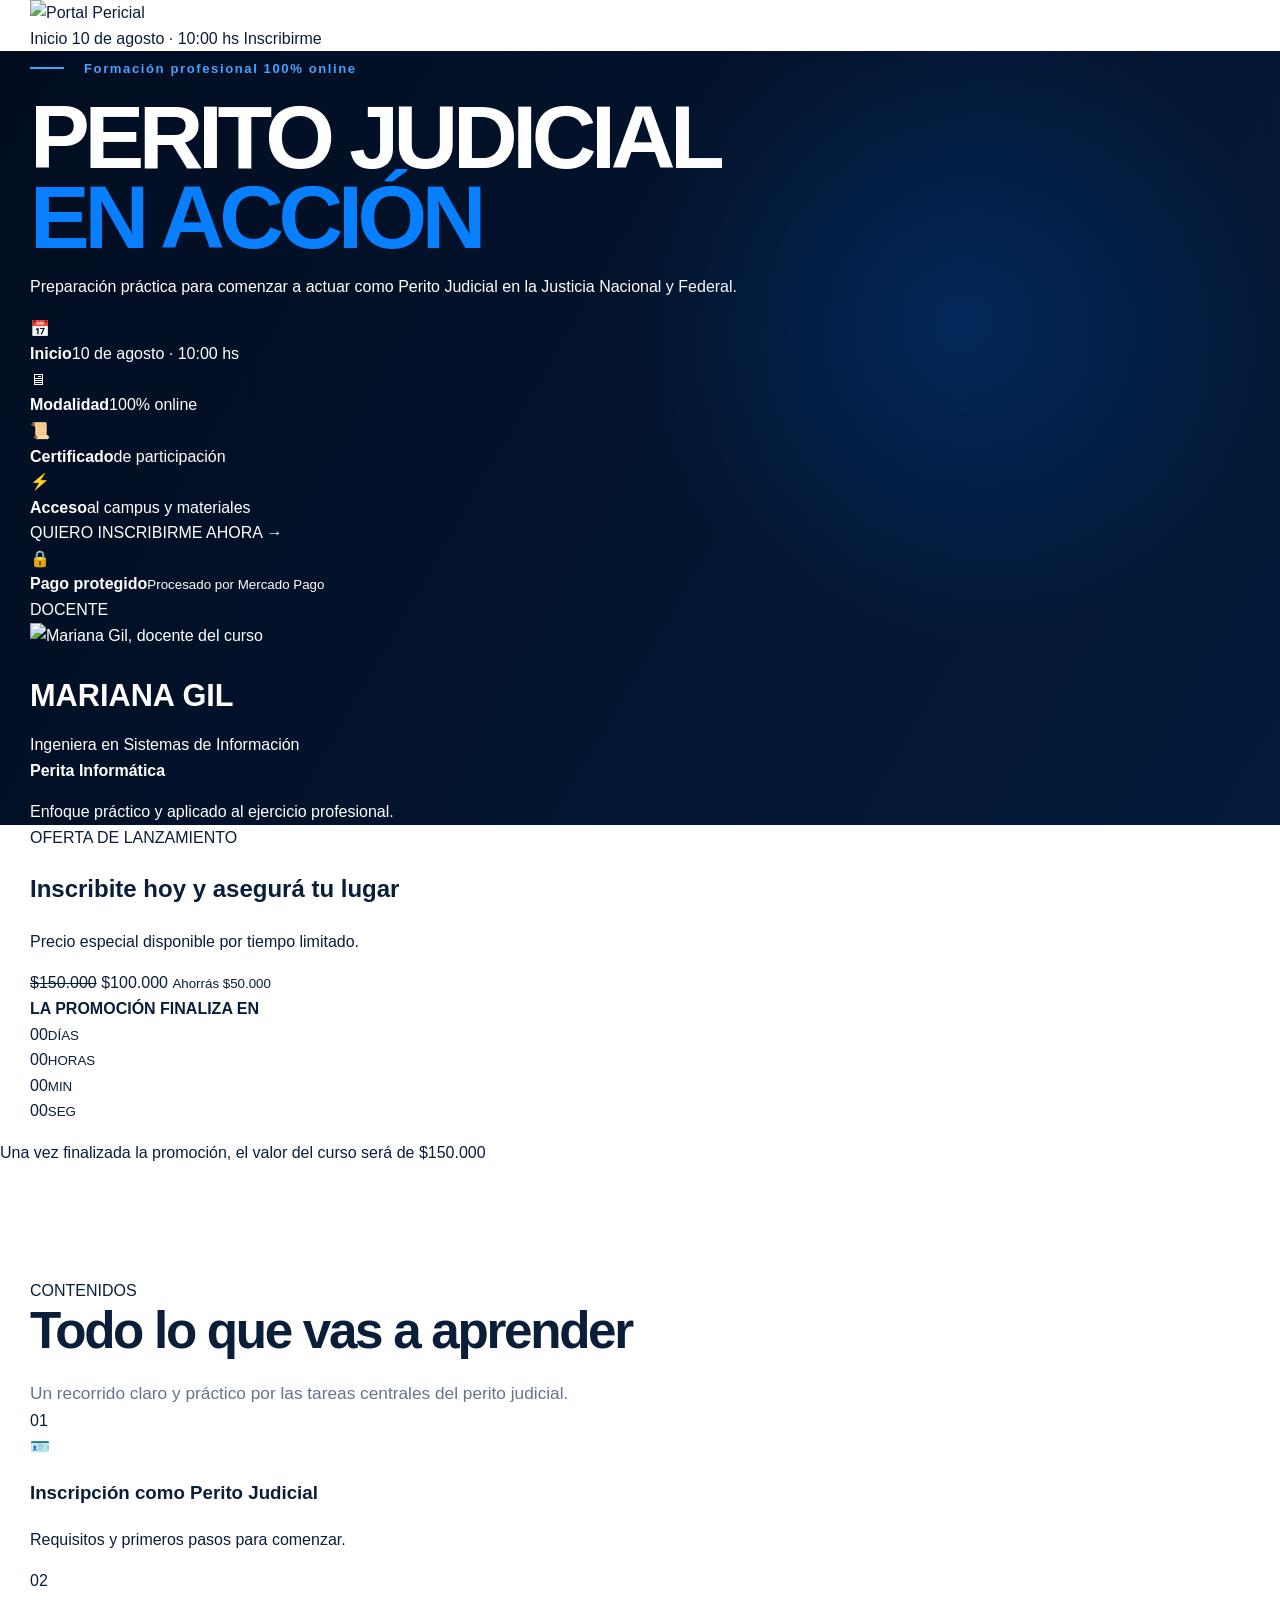
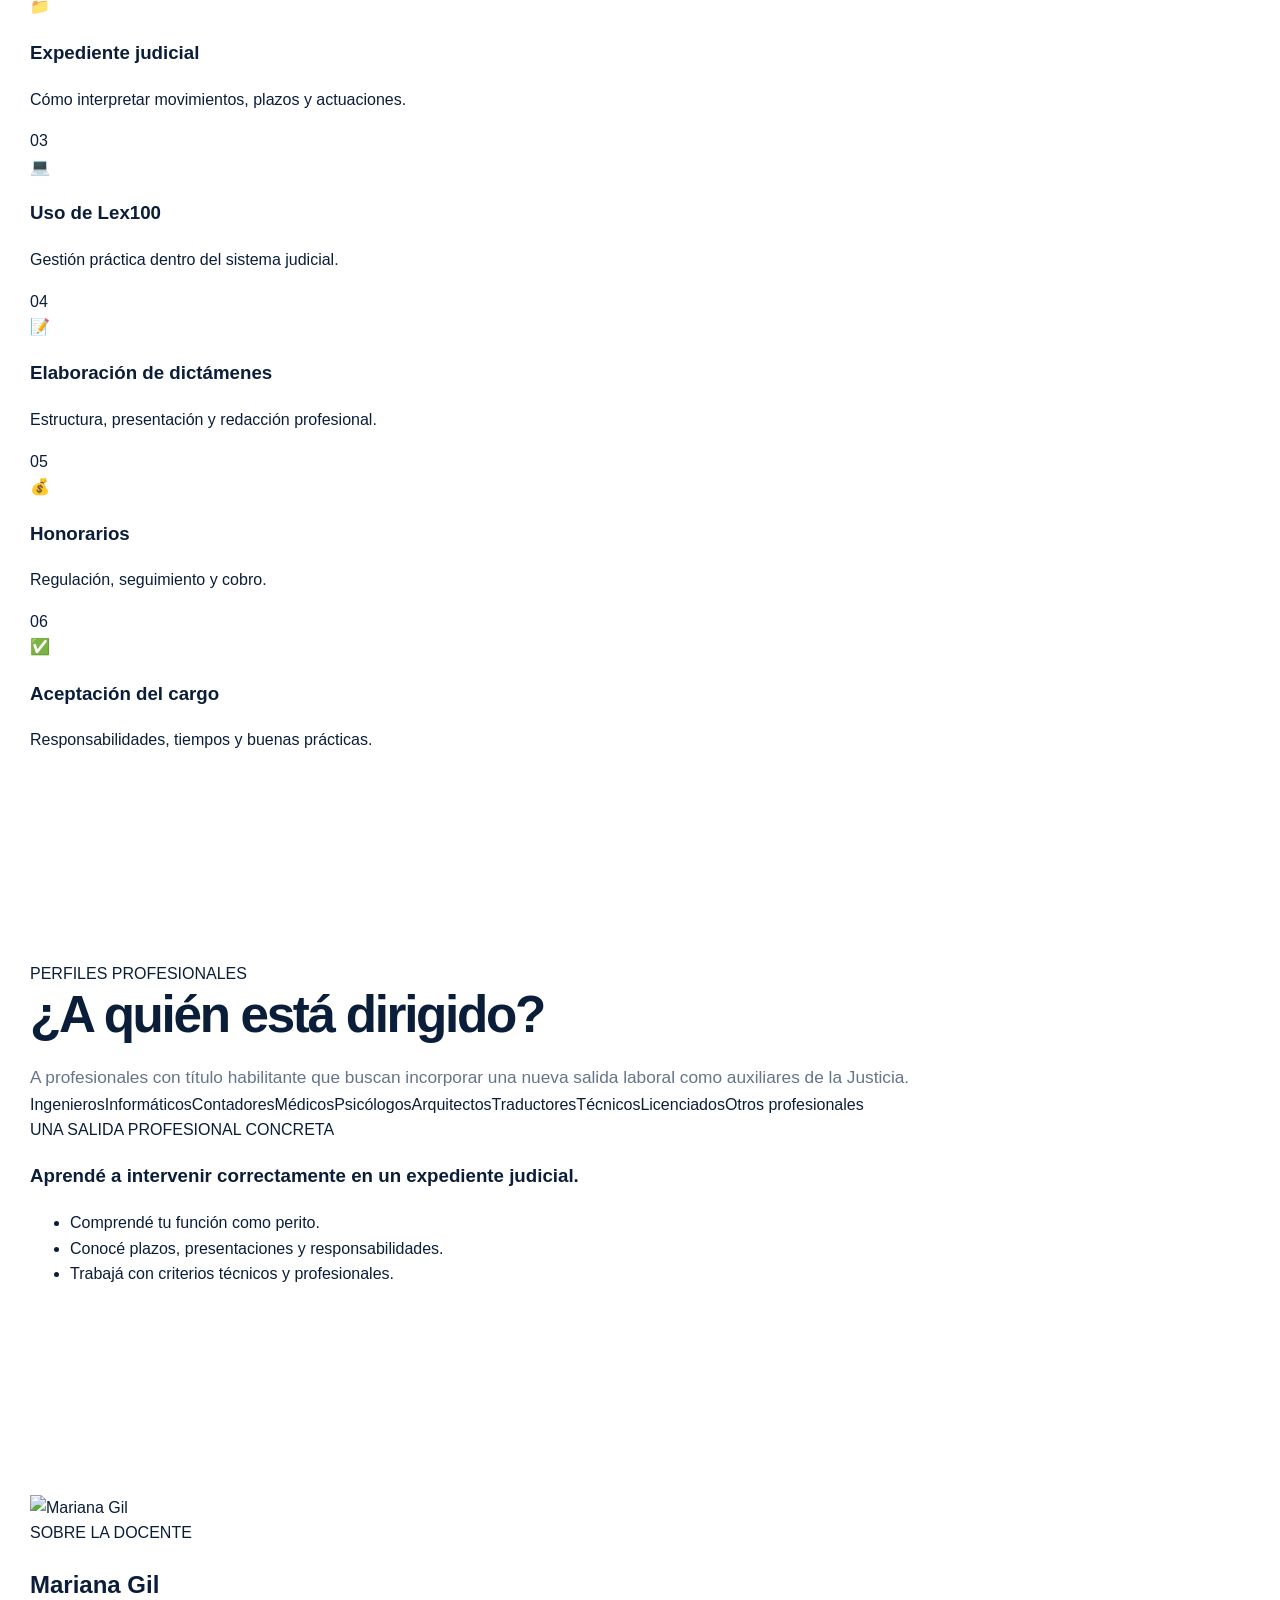
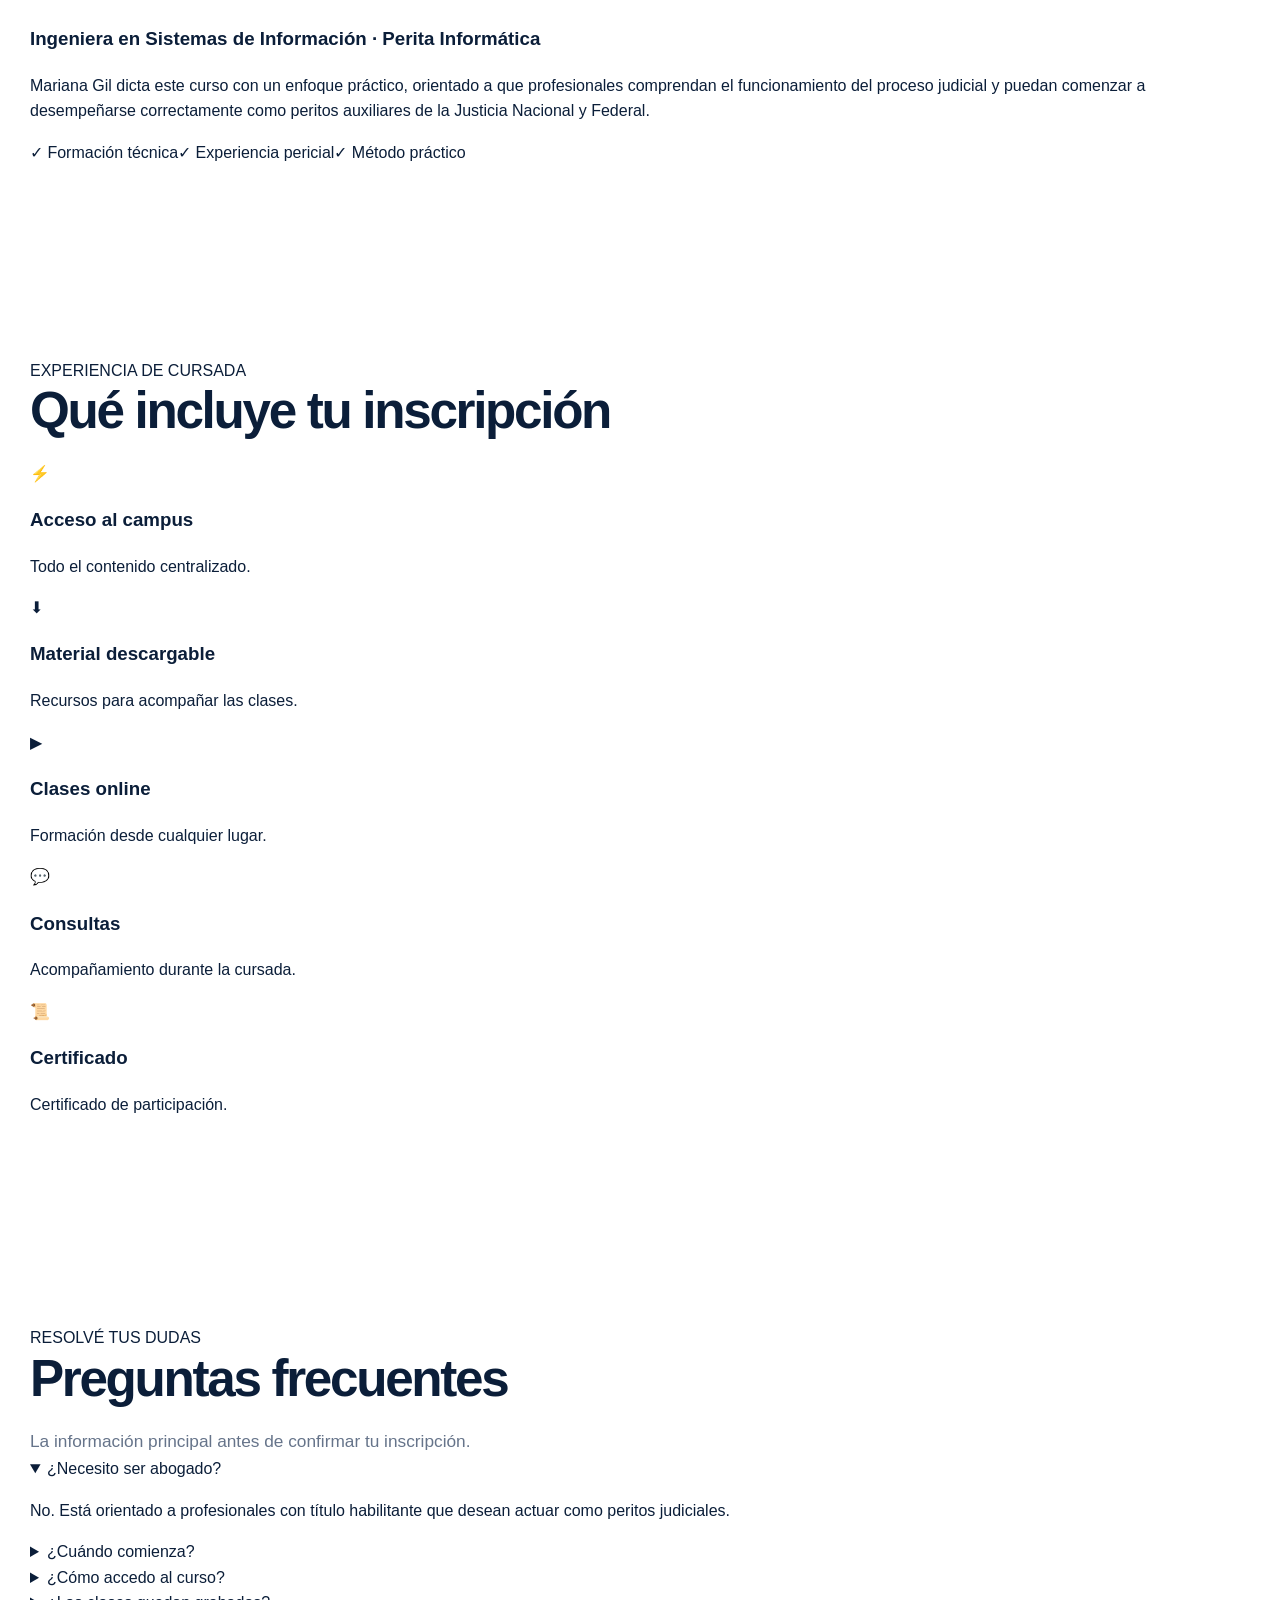
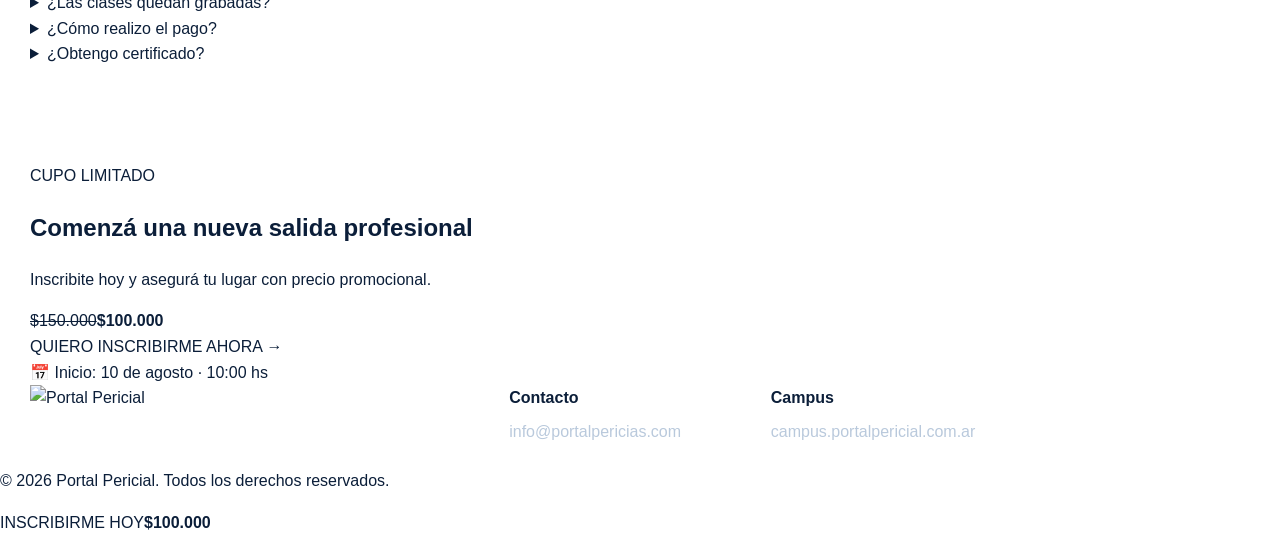
==== LandingPage/index.html @ 71aa2070 "Agrega landing page de Portal Pericial" ====
<!doctype html>
<html lang="es-AR">
<head>
  <meta charset="utf-8">
  <meta name="viewport" content="width=device-width, initial-scale=1">
  <title>Perito Judicial en Acción | Portal Pericial</title>
  <meta name="description" content="Curso online Perito Judicial en Acción. Inicio 10 de agosto a las 10:00. Inscripción promocional por tiempo limitado.">
  <meta name="robots" content="index,follow">
  <meta property="og:title" content="Perito Judicial en Acción">
  <meta property="og:description" content="Preparación práctica para comenzar a actuar como perito judicial en la Justicia Nacional y Federal.">
  <meta property="og:type" content="website">
  <meta name="theme-color" content="#061a31">
  <link rel="icon" href="assets/logo-color.png?v=20260717-2">
  <link rel="preload" as="image" href="assets/logo-white.png?v=20260717-2">
  <link rel="stylesheet" href="css/styles.css?v=20260717-2">
</head>
<body>
  <header class="topbar">
    <div class="container topbar-inner">
      <img src="assets/logo-white.png?v=20260717-2" alt="Portal Pericial">
      <div class="topbar-actions">
        <span class="top-chip">Inicio 10 de agosto · 10:00 hs</span>
        <a class="mini-cta" data-payment-link href="https://campus.portalpericial.com.ar/">Inscribirme</a>
      </div>
    </div>
  </header>

  <main>
    <section class="hero">
      <div class="hero-glow glow-one"></div>
      <div class="hero-glow glow-two"></div>
      <div class="container hero-grid">
        <div class="hero-copy reveal">
          <div class="eyebrow"><span></span> Formación profesional 100% online</div>
          <h1>PERITO JUDICIAL<br><span>EN ACCIÓN</span></h1>
          <p class="lead">Preparación práctica para comenzar a actuar como Perito Judicial en la Justicia Nacional y Federal.</p>

          <div class="facts">
            <article><div class="fact-icon">📅</div><div><b>Inicio</b><span>10 de agosto · 10:00 hs</span></div></article>
            <article><div class="fact-icon">🖥</div><div><b>Modalidad</b><span>100% online</span></div></article>
            <article><div class="fact-icon">📜</div><div><b>Certificado</b><span>de participación</span></div></article>
            <article><div class="fact-icon">⚡</div><div><b>Acceso</b><span>al campus y materiales</span></div></article>
          </div>

          <div class="hero-cta-row">
            <a class="cta primary" data-payment-link href="https://campus.portalpericial.com.ar/">QUIERO INSCRIBIRME AHORA <span>→</span></a>
            <div class="secure"><span>🔒</span><div><b>Pago protegido</b><small>Procesado por Mercado Pago</small></div></div>
          </div>
        </div>

        <aside class="teacher-card reveal delay-1">
          <div class="teacher-badge">DOCENTE</div>
          <div class="portrait-ring"><img src="assets/mariana-gil.png?v=20260717-2" alt="Mariana Gil, docente del curso"></div>
          <h2>MARIANA GIL</h2>
          <p>Ingeniera en Sistemas de Información<br><strong>Perita Informática</strong></p>
          <div class="teacher-note">Enfoque práctico y aplicado al ejercicio profesional.</div>
        </aside>
      </div>
    </section>

    <section class="offer" id="inscripcion">
      <div class="container offer-card reveal">
        <div class="offer-copy">
          <span class="offer-kicker">OFERTA DE LANZAMIENTO</span>
          <h2>Inscribite hoy y asegurá tu lugar</h2>
          <p>Precio especial disponible por tiempo limitado.</p>
        </div>
        <div class="price-box">
          <del>$150.000</del>
          <span id="current-price">$100.000</span>
          <small>Ahorrás $50.000</small>
        </div>
        <div class="countdown-wrap">
          <strong id="countdown-label">LA PROMOCIÓN FINALIZA EN</strong>
          <div class="countdown" aria-live="polite">
            <div><span id="days">00</span><small>DÍAS</small></div>
            <div><span id="hours">00</span><small>HORAS</small></div>
            <div><span id="minutes">00</span><small>MIN</small></div>
            <div><span id="seconds">00</span><small>SEG</small></div>
          </div>
        </div>
      </div>
      <p class="offer-note" id="offer-note">Una vez finalizada la promoción, el valor del curso será de $150.000</p>
    </section>

    <section class="section soft-bg">
      <div class="container">
        <div class="section-heading">
          <span>CONTENIDOS</span>
          <h2>Todo lo que vas a aprender</h2>
          <p>Un recorrido claro y práctico por las tareas centrales del perito judicial.</p>
        </div>
        <div class="feature-grid">
          <article class="feature-card"><span>01</span><div class="feature-icon">🪪</div><h3>Inscripción como Perito Judicial</h3><p>Requisitos y primeros pasos para comenzar.</p></article>
          <article class="feature-card"><span>02</span><div class="feature-icon">📁</div><h3>Expediente judicial</h3><p>Cómo interpretar movimientos, plazos y actuaciones.</p></article>
          <article class="feature-card"><span>03</span><div class="feature-icon">💻</div><h3>Uso de Lex100</h3><p>Gestión práctica dentro del sistema judicial.</p></article>
          <article class="feature-card"><span>04</span><div class="feature-icon">📝</div><h3>Elaboración de dictámenes</h3><p>Estructura, presentación y redacción profesional.</p></article>
          <article class="feature-card"><span>05</span><div class="feature-icon">💰</div><h3>Honorarios</h3><p>Regulación, seguimiento y cobro.</p></article>
          <article class="feature-card"><span>06</span><div class="feature-icon">✅</div><h3>Aceptación del cargo</h3><p>Responsabilidades, tiempos y buenas prácticas.</p></article>
        </div>
      </div>
    </section>

    <section class="section audience-section">
      <div class="container audience-grid">
        <div>
          <div class="section-heading align-left">
            <span>PERFILES PROFESIONALES</span>
            <h2>¿A quién está dirigido?</h2>
            <p>A profesionales con título habilitante que buscan incorporar una nueva salida laboral como auxiliares de la Justicia.</p>
          </div>
          <div class="audience-tags">
            <span>Ingenieros</span><span>Informáticos</span><span>Contadores</span><span>Médicos</span><span>Psicólogos</span><span>Arquitectos</span><span>Traductores</span><span>Técnicos</span><span>Licenciados</span><span>Otros profesionales</span>
          </div>
        </div>
        <div class="highlight-panel">
          <span class="panel-label">UNA SALIDA PROFESIONAL CONCRETA</span>
          <h3>Aprendé a intervenir correctamente en un expediente judicial.</h3>
          <ul>
            <li>Comprendé tu función como perito.</li>
            <li>Conocé plazos, presentaciones y responsabilidades.</li>
            <li>Trabajá con criterios técnicos y profesionales.</li>
          </ul>
        </div>
      </div>
    </section>

    <section class="section teacher-section">
      <div class="container teacher-modern">
        <div class="teacher-photo-large"><img src="assets/mariana-gil.png?v=20260717-2" alt="Mariana Gil"></div>
        <div class="teacher-content">
          <span class="gold-label">SOBRE LA DOCENTE</span>
          <h2>Mariana Gil</h2>
          <h3>Ingeniera en Sistemas de Información · Perita Informática</h3>
          <p>Mariana Gil dicta este curso con un enfoque práctico, orientado a que profesionales comprendan el funcionamiento del proceso judicial y puedan comenzar a desempeñarse correctamente como peritos auxiliares de la Justicia Nacional y Federal.</p>
          <div class="credential-row"><span>✓ Formación técnica</span><span>✓ Experiencia pericial</span><span>✓ Método práctico</span></div>
        </div>
      </div>
    </section>

    <section class="section benefits-section">
      <div class="container">
        <div class="section-heading"><span>EXPERIENCIA DE CURSADA</span><h2>Qué incluye tu inscripción</h2></div>
        <div class="benefit-grid">
          <article><div>⚡</div><h3>Acceso al campus</h3><p>Todo el contenido centralizado.</p></article>
          <article><div>⬇</div><h3>Material descargable</h3><p>Recursos para acompañar las clases.</p></article>
          <article><div>▶</div><h3>Clases online</h3><p>Formación desde cualquier lugar.</p></article>
          <article><div>💬</div><h3>Consultas</h3><p>Acompañamiento durante la cursada.</p></article>
          <article><div>📜</div><h3>Certificado</h3><p>Certificado de participación.</p></article>
        </div>
      </div>
    </section>

    <section class="section faq-section">
      <div class="container faq-layout">
        <div class="section-heading align-left"><span>RESOLVÉ TUS DUDAS</span><h2>Preguntas frecuentes</h2><p>La información principal antes de confirmar tu inscripción.</p></div>
        <div class="faq-grid">
          <details open><summary>¿Necesito ser abogado?</summary><p>No. Está orientado a profesionales con título habilitante que desean actuar como peritos judiciales.</p></details>
          <details><summary>¿Cuándo comienza?</summary><p>El curso comienza el 1 de agosto a las 10:00 hs.</p></details>
          <details><summary>¿Cómo accedo al curso?</summary><p>Recibirás por correo electrónico los datos necesarios para ingresar al campus virtual.</p></details>
          <details><summary>¿Las clases quedan grabadas?</summary><p>El acceso y disponibilidad de las clases se informará dentro del campus del curso.</p></details>
          <details><summary>¿Cómo realizo el pago?</summary><p>El pago se realiza a través de Mercado Pago con los medios habilitados.</p></details>
          <details><summary>¿Obtengo certificado?</summary><p>Sí. Al finalizar el curso recibirás un certificado de participación.</p></details>
        </div>
      </div>
    </section>

    <section class="final-cta">
      <div class="container final-card">
        <div><span class="gold-label">CUPO LIMITADO</span><h2>Comenzá una nueva salida profesional</h2><p>Inscribite hoy y asegurá tu lugar con precio promocional.</p></div>
        <div class="final-price"><del>$150.000</del><strong id="final-price">$100.000</strong></div>
        <a class="cta primary" data-payment-link href="https://campus.portalpericial.com.ar/">QUIERO INSCRIBIRME AHORA <span>→</span></a>
        <div class="final-meta">📅 Inicio: 10 de agosto · 10:00 hs</div>
      </div>
    </section>
  </main>

  <footer>
    <div class="container footer-grid">
      <img src="assets/logo-white.png?v=20260717-2" alt="Portal Pericial">
      <div><b>Contacto</b><a href="mailto:info@portalpericias.com">info@portalpericias.com</a></div>
      <div><b>Campus</b><a href="https://campus.portalpericial.com.ar/">campus.portalpericial.com.ar</a></div>
    </div>
    <p>© 2026 Portal Pericial. Todos los derechos reservados.</p>
  </footer>

  <a class="floating-cta" data-payment-link href="https://campus.portalpericial.com.ar/"><span>INSCRIBIRME HOY</span><b>$100.000</b></a>
  <script src="js/main.js?v=20260717-2"></script>
</body>
</html>
---- LandingPage/css/styles.css ----
:root{
  --navy:#020f25;
  --navy-2:#041a3a;
  --navy-3:#072554;
  --blue:#087fff;
  --blue-2:#125be8;
  --white:#ffffff;
  --text:#0b1e39;
  --muted:#66748a;
  --surface:#f5f8fd;
  --line:#dce6f3;
  --shadow:0 24px 70px rgba(0,18,50,.16);
}
*{box-sizing:border-box}
html{scroll-behavior:smooth;scroll-padding-top:100px}
body{margin:0;font-family:Inter,Arial,sans-serif;color:var(--text);background:#fff;line-height:1.6}
img{display:block;max-width:100%}
a{text-decoration:none;color:inherit}
button,input,textarea{font:inherit}
.container{width:min(1220px,calc(100% - 40px));margin-inline:auto}
.site-header{position:sticky;top:0;z-index:100;background:rgba(2,15,37,.96);backdrop-filter:blur(16px);border-bottom:1px solid rgba(255,255,255,.08)}
.nav-wrap{height:96px;display:flex;align-items:center;gap:30px}
.brand{display:flex;align-items:center;flex-shrink:0}
.header-logo{width:290px;max-height:72px;object-fit:contain;filter:brightness(0) invert(1)!important}
.main-nav{display:flex;align-items:center;gap:28px;margin-left:auto}
.main-nav a{color:#e4ecf8;font-weight:700;font-size:.98rem}
.main-nav a:hover{color:#fff}
.menu-toggle{display:none;margin-left:auto;width:46px;height:46px;border:0;border-radius:12px;background:rgba(255,255,255,.08);padding:11px}
.menu-toggle span{display:block;height:2px;background:#fff;margin:5px 0}
.btn{display:inline-flex;align-items:center;justify-content:center;gap:10px;border-radius:13px;padding:14px 21px;border:1px solid transparent;font-weight:800;cursor:pointer;transition:.25s ease}
.btn svg{width:21px;height:21px}
.btn-primary{color:#fff;background:linear-gradient(135deg,var(--blue),var(--blue-2));box-shadow:0 14px 32px rgba(8,127,255,.27)}
.btn-primary:hover{transform:translateY(-2px);filter:brightness(1.07)}
.btn-outline{color:#fff;border-color:rgba(255,255,255,.5);background:rgba(255,255,255,.04)}
.btn-outline:hover{background:rgba(255,255,255,.1)}
.btn-large{padding:17px 23px}
.btn-large span{display:flex;flex-direction:column;align-items:flex-start}
.btn-large small{font-size:.78rem;font-weight:500;opacity:.8}
.btn-block{width:100%}
.btn-light{background:#fff;color:var(--blue-2)}
.header-cta{white-space:nowrap}

.hero{position:relative;overflow:hidden;background:linear-gradient(120deg,#020d20 0%,#041a3b 100%);color:#fff}
.hero:before{content:"";position:absolute;inset:0;background:radial-gradient(circle at 75% 35%,rgba(0,116,255,.2),transparent 30%)}
.hero-layout{position:relative;z-index:1;display:grid;grid-template-columns:1.05fr .95fr;min-height:720px}
.hero-content{display:flex;flex-direction:column;justify-content:center;padding:70px 56px 70px 0}
.eyebrow{display:inline-flex;align-items:center;gap:10px;color:#45a2ff;font-size:.82rem;font-weight:900;letter-spacing:.12em;margin-bottom:18px}
.eyebrow:before{content:"";width:34px;height:2px;background:currentColor}
.eyebrow.dark{color:var(--blue-2)}
.hero h1{margin:0;font-size:clamp(4rem,7vw,6.7rem);line-height:.9;letter-spacing:-.06em;text-transform:uppercase}
.hero h1 span{display:block;color:var(--blue)}
.hero h2{max-width:700px;margin:28px 0 0;font-size:clamp(1.45rem,2.4vw,2.2rem);line-height:1.3;text-transform:uppercase}
.hero-divider{width:55px;height:3px;background:var(--blue);margin:28px 0}
.hero-lead{max-width:690px;margin:0 0 22px;font-size:clamp(1.45rem,2.2vw,2rem);font-weight:800;line-height:1.4}
.hero-quote{max-width:680px;margin:0;color:#d9e4f4;font-size:1.08rem}
.hero-actions{display:flex;gap:16px;flex-wrap:wrap;margin-top:34px}
.hero-visual{position:relative;overflow:hidden;border-left:1px solid rgba(255,255,255,.1)}
.hero-visual>img{position:absolute;inset:0;width:100%;height:100%;object-fit:cover;object-position:center}
.hero-overlay{position:absolute;inset:0;background:linear-gradient(to right,rgba(3,18,43,.2),rgba(3,18,43,.05))}
.hero-panel{position:absolute;right:26px;top:50%;transform:translateY(-50%);width:275px;background:rgba(2,15,37,.7);border:1px solid rgba(255,255,255,.2);border-radius:21px;padding:18px 22px;backdrop-filter:blur(14px);box-shadow:0 24px 60px rgba(0,0,0,.28)}
.hero-panel article{display:grid;grid-template-columns:42px 1fr;align-items:center;gap:12px;padding:16px 0;border-bottom:1px solid rgba(255,255,255,.08)}
.hero-panel article:last-child{border-bottom:0}
.hero-panel svg{color:#45a2ff;width:31px;height:31px}
.hero-panel h3{margin:0;font-size:1rem}

.section{padding:96px 0}
.content-grid{display:grid;grid-template-columns:.9fr 1.1fr;gap:70px;align-items:center}
.section-heading h2{font-size:clamp(2.2rem,4vw,3.8rem);line-height:1.08;letter-spacing:-.045em;margin:0 0 22px}
.section-heading p{font-size:1.08rem;color:var(--muted);margin:0}
.centered{text-align:center;max-width:850px;margin:0 auto 45px}
.target{background:#fff}
.profession-grid{display:grid;grid-template-columns:repeat(3,1fr);gap:14px}
.profession-grid span{display:flex;align-items:center;gap:10px;background:#f7faff;border:1px solid var(--line);border-radius:14px;padding:16px;font-weight:700}
.profession-grid svg{color:var(--blue-2);width:25px}
.course-scope{background:linear-gradient(155deg,#03142e,#072755);color:#fff}
.course-scope .section-heading h2{color:#fff}
.scope-box{max-width:960px;margin:0 auto 38px;border:1px solid rgba(255,255,255,.13);background:rgba(255,255,255,.06);border-radius:22px;padding:30px;text-align:center}
.scope-box p{margin:0;color:#dce8f7;font-size:1.12rem}
.topics-grid{display:grid;grid-template-columns:repeat(5,1fr);gap:14px}
.topic{background:rgba(255,255,255,.055);border:1px solid rgba(255,255,255,.1);border-radius:17px;padding:22px 15px;text-align:center}
.topic svg{color:#42a0ff;width:32px;height:32px}
.topic h3{font-size:.95rem;line-height:1.3;margin:13px 0 0}
.scope-summary{max-width:760px;margin:38px auto 0;text-align:center;color:#d9e6f6;font-weight:700;font-size:1.1rem}

.contact-section{background:#f5f8fd}
.contact-layout{display:grid;grid-template-columns:.85fr 1.15fr;gap:70px;align-items:center}
.contact-copy h2{font-size:clamp(2.4rem,4vw,4rem);line-height:1.05;margin:0 0 18px}
.contact-copy>p{color:var(--muted);font-size:1.08rem}
.campus-card{display:grid;grid-template-columns:44px 1fr 24px;align-items:center;gap:14px;background:linear-gradient(135deg,#061a3b,#07316c);color:#fff;padding:19px;border-radius:17px;margin-top:28px}
.campus-card>svg:first-child{color:#41a1ff}
.campus-card strong,.campus-card span{display:block}
.campus-card span{font-size:.86rem;color:#bdcde1}
.contact-form{background:#fff;border:1px solid var(--line);border-radius:24px;padding:32px;box-shadow:var(--shadow)}
.contact-form label{display:block;font-size:.9rem;font-weight:800;margin-bottom:14px}
.contact-form input,.contact-form textarea{display:block;width:100%;margin-top:6px;padding:13px 14px;border:1px solid #ccd8e8;border-radius:10px;outline:none}
.contact-form input:focus,.contact-form textarea:focus{border-color:var(--blue);box-shadow:0 0 0 3px rgba(8,127,255,.13)}
.privacy{display:flex!important;align-items:flex-start;gap:10px;font-weight:500!important;color:var(--muted)}
.privacy input{width:auto;margin-top:4px}
.hidden-field{display:none!important}
.cta-band{background:linear-gradient(90deg,#087fff,#125be8);color:#fff;padding:45px 0}
.cta-content{display:flex;justify-content:space-between;align-items:center;gap:30px}
.cta-content h2{margin:0;font-size:clamp(1.8rem,3vw,2.7rem);line-height:1.15}

.site-footer{background:#020f25;color:#d6e2f1;padding:62px 0 22px}
.footer-grid{display:grid;grid-template-columns:2fr 1fr 1fr 1fr;gap:44px}
.footer-logo{width:290px;filter:brightness(0) invert(1)}
.footer-grid h3{margin-top:0;color:#fff}
.footer-grid a{display:block;color:#b9c9dc;margin:8px 0}
.footer-grid a:hover{color:#fff}
.instagram-link{display:flex!important;align-items:center;gap:8px}
.footer-bottom{border-top:1px solid rgba(255,255,255,.1);margin-top:38px;padding-top:22px;text-align:center;color:#8ea3bc;font-size:.9rem}

.back-to-top{position:fixed;left:24px;bottom:24px;z-index:120;width:76px;height:76px;border-radius:50%;display:flex;align-items:center;justify-content:center;color:#fff;background:linear-gradient(135deg,#087fff,#125be8);box-shadow:0 18px 42px rgba(0,70,190,.4);transition:.25s ease}
.back-to-top:hover{transform:translateY(-5px) scale(1.04)}
.back-to-top svg{width:36px;height:36px;stroke-width:2.8}
.floating-campus{position:fixed;right:24px;bottom:24px;z-index:110;display:flex;align-items:center;gap:9px;color:#fff;background:linear-gradient(135deg,#087fff,#125be8);padding:15px 19px;border-radius:999px;font-weight:900;box-shadow:0 16px 38px rgba(0,70,190,.36)}
.reveal{opacity:0;transform:translateY(22px);transition:.7s ease}
.reveal.visible{opacity:1;transform:none}

@media(max-width:1050px){
  .main-nav{gap:17px}
  .header-logo{width:235px}
  .hero-layout{grid-template-columns:1fr}
  .hero-content{padding:65px 0 50px}
  .hero-visual{min-height:520px;border-left:0;border-top:1px solid rgba(255,255,255,.1)}
  .content-grid,.contact-layout{grid-template-columns:1fr}
  .topics-grid{grid-template-columns:repeat(3,1fr)}
  .footer-grid{grid-template-columns:1.5fr 1fr 1fr}
}
@media(max-width:820px){
  .nav-wrap{height:78px}
  .header-logo{width:210px}
  .header-cta{display:none}
  .menu-toggle{display:block}
  .main-nav{position:absolute;top:78px;left:0;right:0;display:none;flex-direction:column;align-items:flex-start;background:#020f25;padding:22px 20px;border-top:1px solid rgba(255,255,255,.08)}
  .main-nav.open{display:flex}
  .profession-grid{grid-template-columns:repeat(2,1fr)}
  .hero-panel{right:18px;width:250px}
  .footer-grid{grid-template-columns:1fr 1fr}
}
@media(max-width:560px){
  .container{width:min(100% - 26px,1220px)}
  .header-logo{width:185px}
  .hero-content{padding:50px 0 42px}
  .hero h1{font-size:3.3rem}
  .hero h2{font-size:1.28rem}
  .hero-actions{flex-direction:column}
  .hero-actions .btn{width:100%}
  .hero-visual{min-height:470px}
  .hero-panel{left:14px;right:14px;bottom:18px;top:auto;transform:none;width:auto;display:grid;grid-template-columns:1fr 1fr}
  .hero-panel article{border-bottom:0;padding:12px 4px}
  .profession-grid,.topics-grid,.footer-grid{grid-template-columns:1fr}
  .cta-content{flex-direction:column;align-items:flex-start}
  .cta-content .btn{width:100%}
  .back-to-top{width:68px;height:68px;left:15px;bottom:15px}
  .floating-campus{right:15px;bottom:15px;width:58px;height:58px;border-radius:50%;padding:0;justify-content:center}
  .floating-campus span{display:none}
}
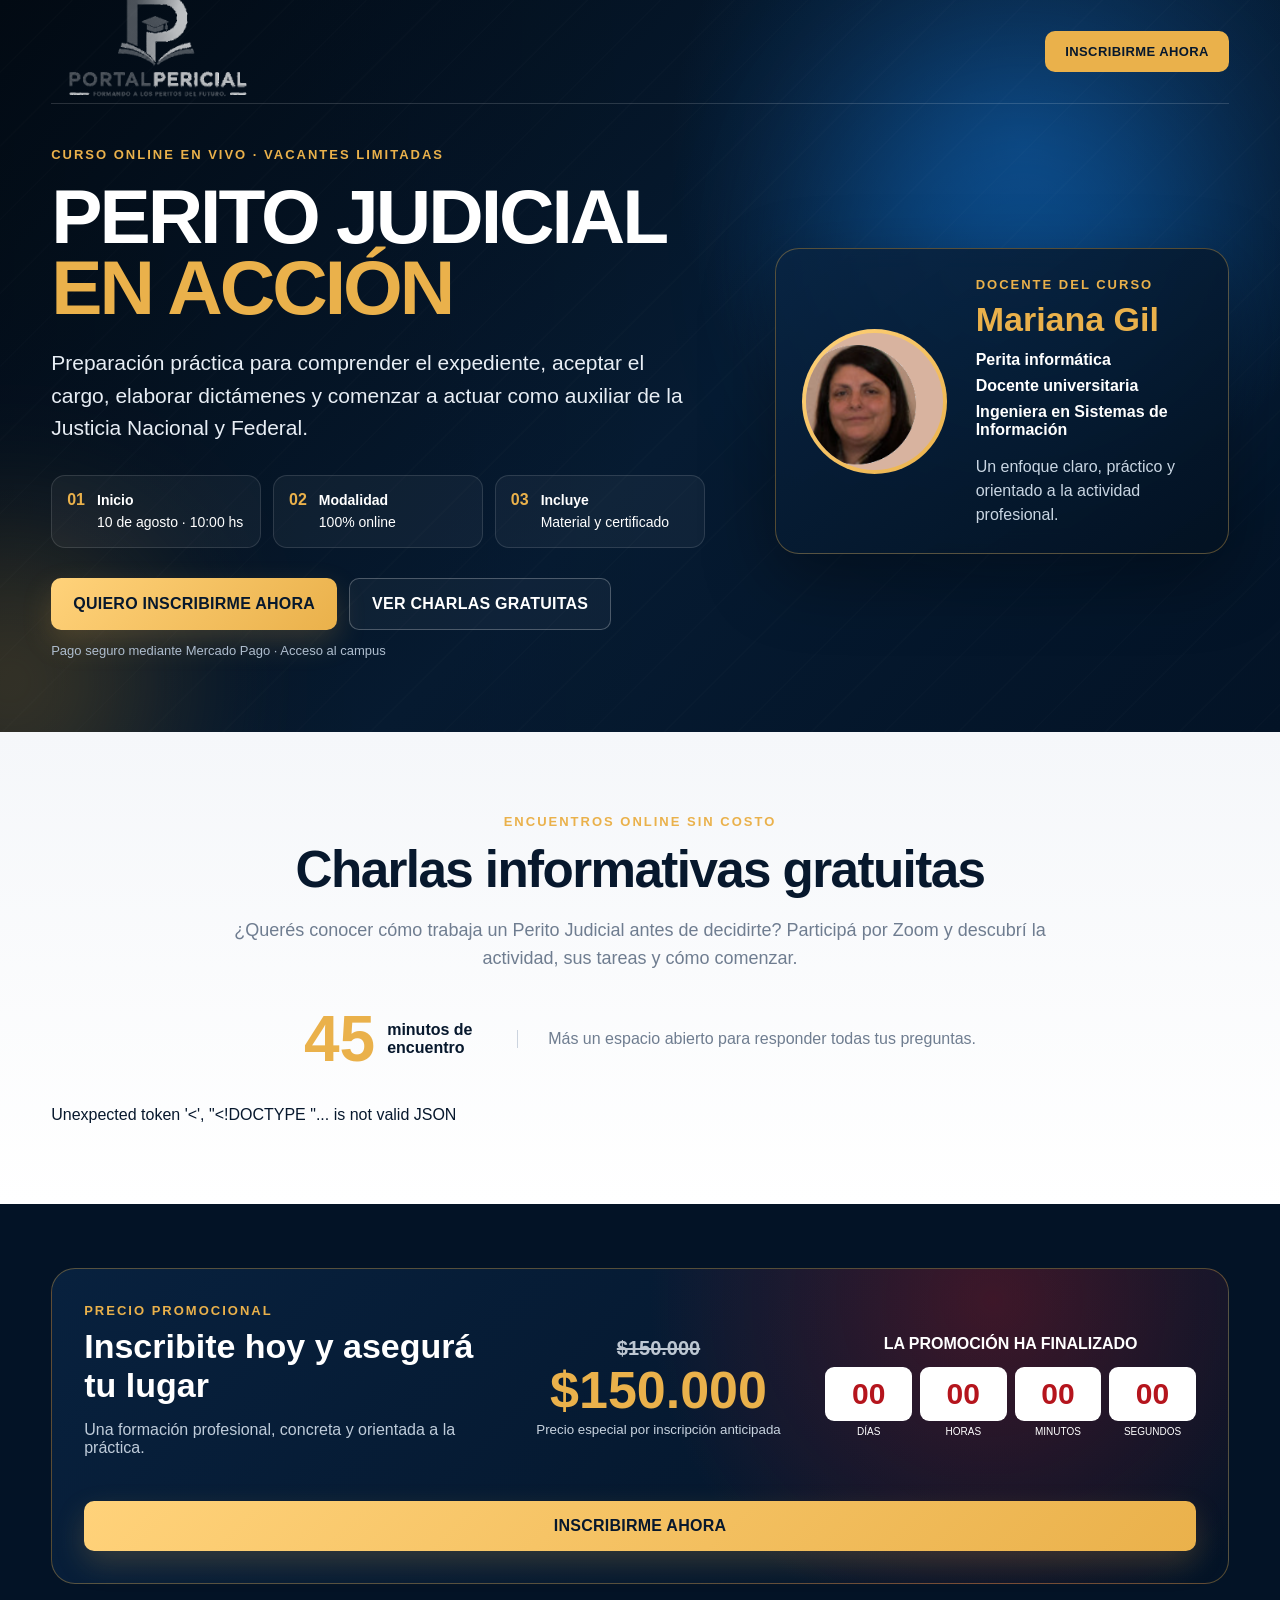
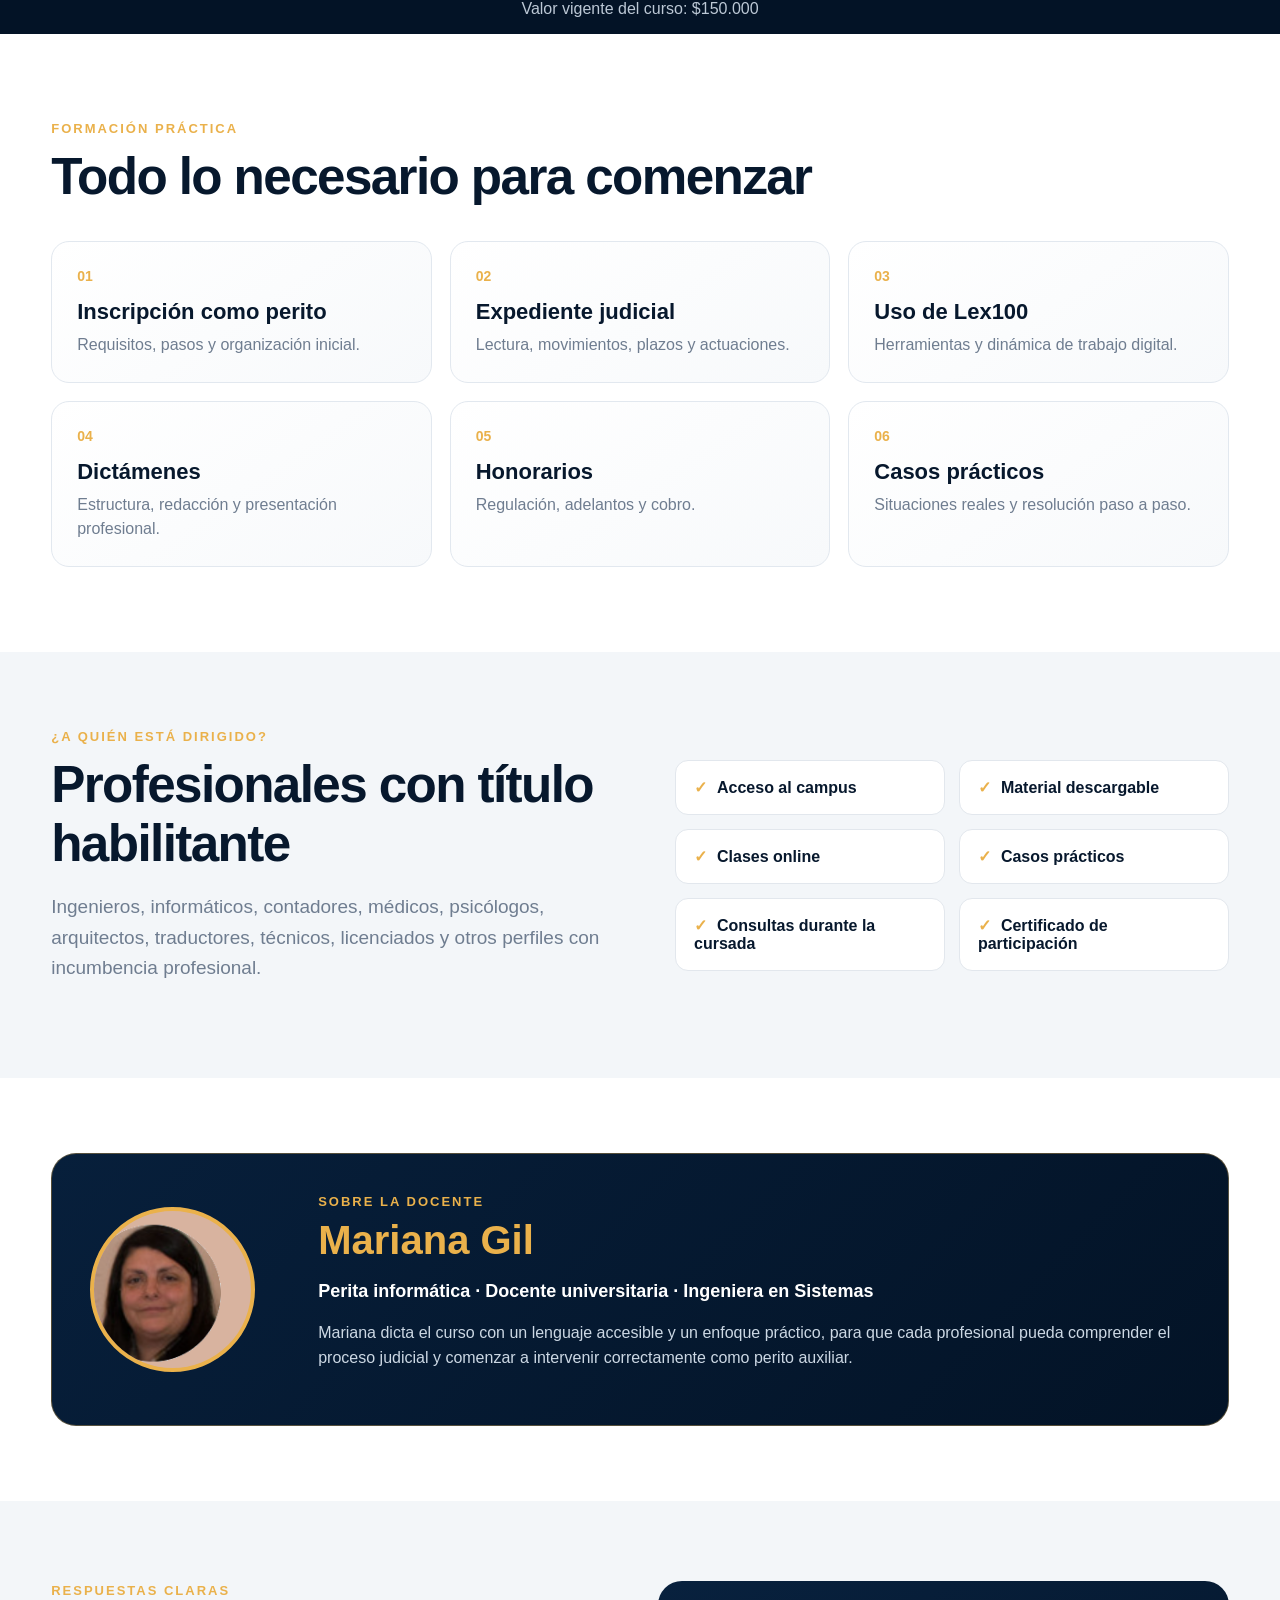
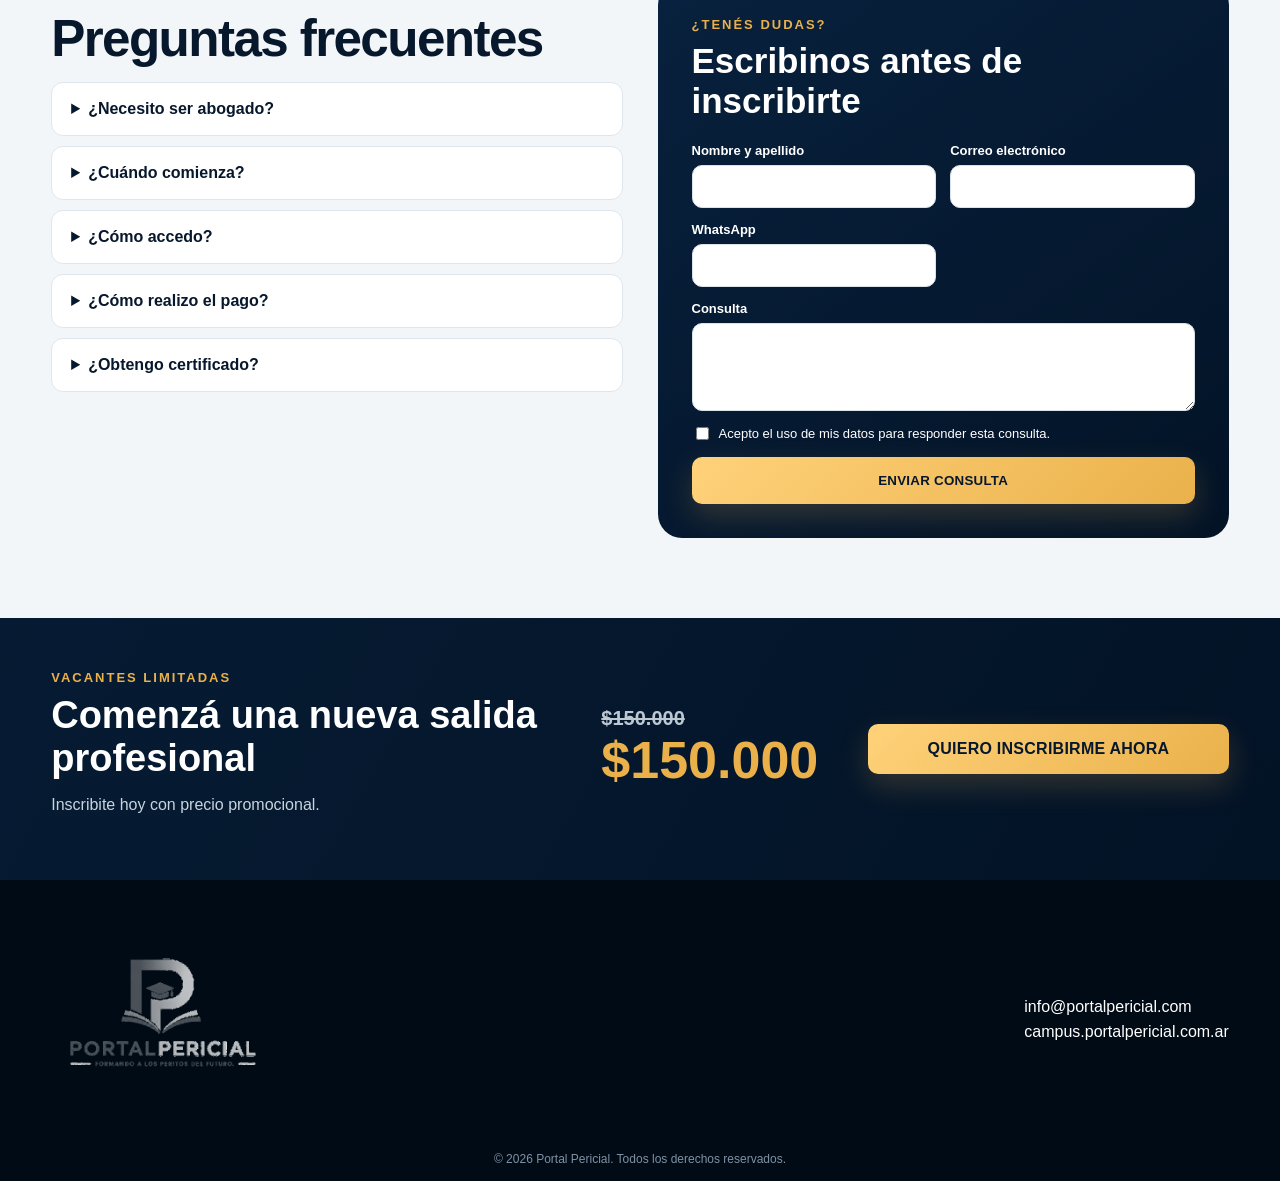
==== commit e86f2088: "Fase 8: integra landing pública con API" ====
--- a/LandingPage/index.html
+++ b/LandingPage/index.html
@@ -4,187 +4,139 @@
   <meta charset="utf-8">
   <meta name="viewport" content="width=device-width, initial-scale=1">
   <title>Perito Judicial en Acción | Portal Pericial</title>
-  <meta name="description" content="Curso online Perito Judicial en Acción. Inicio 10 de agosto a las 10:00. Inscripción promocional por tiempo limitado.">
+  <meta name="description" content="Curso online Perito Judicial en Acción. Inicio 10 de agosto de 2026. Charlas informativas gratuitas e inscripción promocional.">
   <meta name="robots" content="index,follow">
-  <meta property="og:title" content="Perito Judicial en Acción">
-  <meta property="og:description" content="Preparación práctica para comenzar a actuar como perito judicial en la Justicia Nacional y Federal.">
+  <meta property="og:title" content="Perito Judicial en Acción | Portal Pericial">
+  <meta property="og:description" content="Preparación práctica para comenzar a actuar como Perito Judicial en la Justicia Nacional y Federal.">
   <meta property="og:type" content="website">
-  <meta name="theme-color" content="#061a31">
-  <link rel="icon" href="assets/logo-color.png?v=20260717-2">
-  <link rel="preload" as="image" href="assets/logo-white.png?v=20260717-2">
-  <link rel="stylesheet" href="css/styles.css?v=20260717-2">
+  <link rel="icon" href="assets/logo-color.png?v=20260719-7">
+  <link rel="stylesheet" href="css/styles.css?v=20260719-7">
 </head>
 <body>
   <header class="topbar">
     <div class="container topbar-inner">
-      <img src="assets/logo-white.png?v=20260717-2" alt="Portal Pericial">
-      <div class="topbar-actions">
-        <span class="top-chip">Inicio 10 de agosto · 10:00 hs</span>
-        <a class="mini-cta" data-payment-link href="https://campus.portalpericial.com.ar/">Inscribirme</a>
-      </div>
+      <img src="assets/logo-white.png?v=20260719-7" alt="Portal Pericial" class="top-logo">
+      <a class="top-cta" href="#oferta">INSCRIBIRME AHORA</a>
     </div>
   </header>
 
   <main>
-    <section class="hero">
-      <div class="hero-glow glow-one"></div>
-      <div class="hero-glow glow-two"></div>
+    <section class="hero" id="inicio">
+      <div class="hero-glow hero-glow-one"></div><div class="hero-glow hero-glow-two"></div>
       <div class="container hero-grid">
-        <div class="hero-copy reveal">
-          <div class="eyebrow"><span></span> Formación profesional 100% online</div>
-          <h1>PERITO JUDICIAL<br><span>EN ACCIÓN</span></h1>
-          <p class="lead">Preparación práctica para comenzar a actuar como Perito Judicial en la Justicia Nacional y Federal.</p>
-
-          <div class="facts">
-            <article><div class="fact-icon">📅</div><div><b>Inicio</b><span>10 de agosto · 10:00 hs</span></div></article>
-            <article><div class="fact-icon">🖥</div><div><b>Modalidad</b><span>100% online</span></div></article>
-            <article><div class="fact-icon">📜</div><div><b>Certificado</b><span>de participación</span></div></article>
-            <article><div class="fact-icon">⚡</div><div><b>Acceso</b><span>al campus y materiales</span></div></article>
+        <div class="hero-copy">
+          <span class="kicker">CURSO ONLINE EN VIVO · VACANTES LIMITADAS</span>
+          <h1>PERITO JUDICIAL<br><em>EN ACCIÓN</em></h1>
+          <p class="lead">Preparación práctica para comprender el expediente, aceptar el cargo, elaborar dictámenes y comenzar a actuar como auxiliar de la Justicia Nacional y Federal.</p>
+          <div class="hero-facts">
+            <div><span>01</span><p><b>Inicio</b>10 de agosto · 10:00 hs</p></div>
+            <div><span>02</span><p><b>Modalidad</b>100% online</p></div>
+            <div><span>03</span><p><b>Incluye</b>Material y certificado</p></div>
           </div>
-
-          <div class="hero-cta-row">
-            <a class="cta primary" data-payment-link href="https://campus.portalpericial.com.ar/">QUIERO INSCRIBIRME AHORA <span>→</span></a>
-            <div class="secure"><span>🔒</span><div><b>Pago protegido</b><small>Procesado por Mercado Pago</small></div></div>
+          <div class="hero-actions">
+            <a class="btn btn-gold" data-payment-link href="https://campus.portalpericial.com.ar/">QUIERO INSCRIBIRME AHORA</a>
+            <a class="btn btn-ghost" href="#charlas">VER CHARLAS GRATUITAS</a>
           </div>
+          <p class="secure-line">Pago seguro mediante Mercado Pago · Acceso al campus</p>
         </div>
-
-        <aside class="teacher-card reveal delay-1">
-          <div class="teacher-badge">DOCENTE</div>
-          <div class="portrait-ring"><img src="assets/mariana-gil.png?v=20260717-2" alt="Mariana Gil, docente del curso"></div>
-          <h2>MARIANA GIL</h2>
-          <p>Ingeniera en Sistemas de Información<br><strong>Perita Informática</strong></p>
-          <div class="teacher-note">Enfoque práctico y aplicado al ejercicio profesional.</div>
+        <aside class="teacher-card">
+          <div class="teacher-photo-wrap"><img src="assets/mariana-gil.png?v=20260719-7" alt="Mariana Gil"></div>
+          <div class="teacher-info"><span>DOCENTE DEL CURSO</span><h2>Mariana Gil</h2><ul><li>Perita informática</li><li>Docente universitaria</li><li>Ingeniera en Sistemas de Información</li></ul><p>Un enfoque claro, práctico y orientado a la actividad profesional.</p></div>
         </aside>
       </div>
     </section>
 
-    <section class="offer" id="inscripcion">
-      <div class="container offer-card reveal">
-        <div class="offer-copy">
-          <span class="offer-kicker">OFERTA DE LANZAMIENTO</span>
-          <h2>Inscribite hoy y asegurá tu lugar</h2>
-          <p>Precio especial disponible por tiempo limitado.</p>
+    <section class="talks" id="charlas">
+      <div class="container">
+        <div class="section-heading centered"><span>ENCUENTROS ONLINE SIN COSTO</span><h2>Charlas informativas gratuitas</h2><p>¿Querés conocer cómo trabaja un Perito Judicial antes de decidirte? Participá por Zoom y descubrí la actividad, sus tareas y cómo comenzar.</p></div>
+        <div class="talk-intro">
+          <div class="duration"><strong>45</strong><span>minutos de encuentro</span></div>
+          <p>Más un espacio abierto para responder todas tus preguntas.</p>
         </div>
-        <div class="price-box">
-          <del>$150.000</del>
-          <span id="current-price">$100.000</span>
-          <small>Ahorrás $50.000</small>
-        </div>
-        <div class="countdown-wrap">
-          <strong id="countdown-label">LA PROMOCIÓN FINALIZA EN</strong>
-          <div class="countdown" aria-live="polite">
-            <div><span id="days">00</span><small>DÍAS</small></div>
-            <div><span id="hours">00</span><small>HORAS</small></div>
-            <div><span id="minutes">00</span><small>MIN</small></div>
-            <div><span id="seconds">00</span><small>SEG</small></div>
-          </div>
-        </div>
+        <div class="date-cards" id="event-list" aria-live="polite"></div>
       </div>
-      <p class="offer-note" id="offer-note">Una vez finalizada la promoción, el valor del curso será de $150.000</p>
     </section>
 
-    <section class="section soft-bg">
+    <section class="offer" id="oferta">
+      <div class="container offer-shell">
+        <div class="offer-copy"><span>PRECIO PROMOCIONAL</span><h2>Inscribite hoy y asegurá tu lugar</h2><p>Una formación profesional, concreta y orientada a la práctica.</p></div>
+        <div class="offer-price"><del>$150.000</del><strong id="current-price">$100.000</strong><small>Precio especial por inscripción anticipada</small></div>
+        <div class="timer"><b id="countdown-label">LA PROMOCIÓN FINALIZA EN</b><div class="countdown"><div><span id="days">00</span><small>DÍAS</small></div><div><span id="hours">00</span><small>HORAS</small></div><div><span id="minutes">00</span><small>MINUTOS</small></div><div><span id="seconds">00</span><small>SEGUNDOS</small></div></div></div>
+        <a class="btn btn-gold offer-button" data-payment-link href="https://campus.portalpericial.com.ar/">INSCRIBIRME AHORA</a>
+      </div>
+      <p class="offer-note" id="offer-note">Finalizada la promoción, el valor del curso será de $150.000.</p>
+    </section>
+
+    <section class="content-section">
       <div class="container">
-        <div class="section-heading">
-          <span>CONTENIDOS</span>
-          <h2>Todo lo que vas a aprender</h2>
-          <p>Un recorrido claro y práctico por las tareas centrales del perito judicial.</p>
-        </div>
-        <div class="feature-grid">
-          <article class="feature-card"><span>01</span><div class="feature-icon">🪪</div><h3>Inscripción como Perito Judicial</h3><p>Requisitos y primeros pasos para comenzar.</p></article>
-          <article class="feature-card"><span>02</span><div class="feature-icon">📁</div><h3>Expediente judicial</h3><p>Cómo interpretar movimientos, plazos y actuaciones.</p></article>
-          <article class="feature-card"><span>03</span><div class="feature-icon">💻</div><h3>Uso de Lex100</h3><p>Gestión práctica dentro del sistema judicial.</p></article>
-          <article class="feature-card"><span>04</span><div class="feature-icon">📝</div><h3>Elaboración de dictámenes</h3><p>Estructura, presentación y redacción profesional.</p></article>
-          <article class="feature-card"><span>05</span><div class="feature-icon">💰</div><h3>Honorarios</h3><p>Regulación, seguimiento y cobro.</p></article>
-          <article class="feature-card"><span>06</span><div class="feature-icon">✅</div><h3>Aceptación del cargo</h3><p>Responsabilidades, tiempos y buenas prácticas.</p></article>
+        <div class="section-heading"><span>FORMACIÓN PRÁCTICA</span><h2>Todo lo necesario para comenzar</h2></div>
+        <div class="learning-grid">
+          <article><b>01</b><h3>Inscripción como perito</h3><p>Requisitos, pasos y organización inicial.</p></article>
+          <article><b>02</b><h3>Expediente judicial</h3><p>Lectura, movimientos, plazos y actuaciones.</p></article>
+          <article><b>03</b><h3>Uso de Lex100</h3><p>Herramientas y dinámica de trabajo digital.</p></article>
+          <article><b>04</b><h3>Dictámenes</h3><p>Estructura, redacción y presentación profesional.</p></article>
+          <article><b>05</b><h3>Honorarios</h3><p>Regulación, adelantos y cobro.</p></article>
+          <article><b>06</b><h3>Casos prácticos</h3><p>Situaciones reales y resolución paso a paso.</p></article>
         </div>
       </div>
     </section>
 
-    <section class="section audience-section">
+    <section class="audience-section">
       <div class="container audience-grid">
-        <div>
-          <div class="section-heading align-left">
-            <span>PERFILES PROFESIONALES</span>
-            <h2>¿A quién está dirigido?</h2>
-            <p>A profesionales con título habilitante que buscan incorporar una nueva salida laboral como auxiliares de la Justicia.</p>
-          </div>
-          <div class="audience-tags">
-            <span>Ingenieros</span><span>Informáticos</span><span>Contadores</span><span>Médicos</span><span>Psicólogos</span><span>Arquitectos</span><span>Traductores</span><span>Técnicos</span><span>Licenciados</span><span>Otros profesionales</span>
-          </div>
-        </div>
-        <div class="highlight-panel">
-          <span class="panel-label">UNA SALIDA PROFESIONAL CONCRETA</span>
-          <h3>Aprendé a intervenir correctamente en un expediente judicial.</h3>
-          <ul>
-            <li>Comprendé tu función como perito.</li>
-            <li>Conocé plazos, presentaciones y responsabilidades.</li>
-            <li>Trabajá con criterios técnicos y profesionales.</li>
-          </ul>
-        </div>
+        <div><div class="section-heading"><span>¿A QUIÉN ESTÁ DIRIGIDO?</span><h2>Profesionales con título habilitante</h2></div><p>Ingenieros, informáticos, contadores, médicos, psicólogos, arquitectos, traductores, técnicos, licenciados y otros perfiles con incumbencia profesional.</p></div>
+        <div class="benefit-list"><div>Acceso al campus</div><div>Material descargable</div><div>Clases online</div><div>Casos prácticos</div><div>Consultas durante la cursada</div><div>Certificado de participación</div></div>
       </div>
     </section>
 
-    <section class="section teacher-section">
-      <div class="container teacher-modern">
-        <div class="teacher-photo-large"><img src="assets/mariana-gil.png?v=20260717-2" alt="Mariana Gil"></div>
-        <div class="teacher-content">
-          <span class="gold-label">SOBRE LA DOCENTE</span>
-          <h2>Mariana Gil</h2>
-          <h3>Ingeniera en Sistemas de Información · Perita Informática</h3>
-          <p>Mariana Gil dicta este curso con un enfoque práctico, orientado a que profesionales comprendan el funcionamiento del proceso judicial y puedan comenzar a desempeñarse correctamente como peritos auxiliares de la Justicia Nacional y Federal.</p>
-          <div class="credential-row"><span>✓ Formación técnica</span><span>✓ Experiencia pericial</span><span>✓ Método práctico</span></div>
-        </div>
+    <section class="teacher-section">
+      <div class="container teacher-wide">
+        <img src="assets/mariana-gil.png?v=20260719-7" alt="Mariana Gil">
+        <div><span>SOBRE LA DOCENTE</span><h2>Mariana Gil</h2><h3>Perita informática · Docente universitaria · Ingeniera en Sistemas</h3><p>Mariana dicta el curso con un lenguaje accesible y un enfoque práctico, para que cada profesional pueda comprender el proceso judicial y comenzar a intervenir correctamente como perito auxiliar.</p></div>
       </div>
     </section>
 
-    <section class="section benefits-section">
-      <div class="container">
-        <div class="section-heading"><span>EXPERIENCIA DE CURSADA</span><h2>Qué incluye tu inscripción</h2></div>
-        <div class="benefit-grid">
-          <article><div>⚡</div><h3>Acceso al campus</h3><p>Todo el contenido centralizado.</p></article>
-          <article><div>⬇</div><h3>Material descargable</h3><p>Recursos para acompañar las clases.</p></article>
-          <article><div>▶</div><h3>Clases online</h3><p>Formación desde cualquier lugar.</p></article>
-          <article><div>💬</div><h3>Consultas</h3><p>Acompañamiento durante la cursada.</p></article>
-          <article><div>📜</div><h3>Certificado</h3><p>Certificado de participación.</p></article>
-        </div>
+    <section class="faq-contact">
+      <div class="container two-columns">
+        <div><div class="section-heading"><span>RESPUESTAS CLARAS</span><h2>Preguntas frecuentes</h2></div><div class="faq-list"><details><summary>¿Necesito ser abogado?</summary><p>No. Está orientado a profesionales con título habilitante.</p></details><details><summary>¿Cuándo comienza?</summary><p>El curso comienza el 10 de agosto de 2026 a las 10:00 hs.</p></details><details><summary>¿Cómo accedo?</summary><p>Recibirás por correo los datos para ingresar al campus virtual.</p></details><details><summary>¿Cómo realizo el pago?</summary><p>Mediante Mercado Pago con los medios habilitados.</p></details><details><summary>¿Obtengo certificado?</summary><p>Sí, al finalizar se entrega certificado de participación.</p></details></div></div>
+        <div class="contact-card" id="consultas"><span>¿TENÉS DUDAS?</span><h2>Escribinos antes de inscribirte</h2><form id="contact-form">
+  <input type="text" name="_honey" class="honeypot" tabindex="-1" autocomplete="off">
+  <label>Nombre y apellido<input name="nombrecompleto" required autocomplete="name"></label>
+  <label>Correo electrónico<input name="email" type="email" required autocomplete="email"></label>
+  <label>WhatsApp<input name="whatsapp" type="tel" autocomplete="tel"></label>
+  <label>Consulta<textarea name="consulta" rows="4" required></textarea></label>
+  <label class="privacy"><input type="checkbox" required> Acepto el uso de mis datos para responder esta consulta.</label>
+  <p id="contact-status" class="full" hidden aria-live="polite"></p>
+  <button class="btn btn-gold" type="submit">ENVIAR CONSULTA</button>
+</form></div>
       </div>
     </section>
 
-    <section class="section faq-section">
-      <div class="container faq-layout">
-        <div class="section-heading align-left"><span>RESOLVÉ TUS DUDAS</span><h2>Preguntas frecuentes</h2><p>La información principal antes de confirmar tu inscripción.</p></div>
-        <div class="faq-grid">
-          <details open><summary>¿Necesito ser abogado?</summary><p>No. Está orientado a profesionales con título habilitante que desean actuar como peritos judiciales.</p></details>
-          <details><summary>¿Cuándo comienza?</summary><p>El curso comienza el 1 de agosto a las 10:00 hs.</p></details>
-          <details><summary>¿Cómo accedo al curso?</summary><p>Recibirás por correo electrónico los datos necesarios para ingresar al campus virtual.</p></details>
-          <details><summary>¿Las clases quedan grabadas?</summary><p>El acceso y disponibilidad de las clases se informará dentro del campus del curso.</p></details>
-          <details><summary>¿Cómo realizo el pago?</summary><p>El pago se realiza a través de Mercado Pago con los medios habilitados.</p></details>
-          <details><summary>¿Obtengo certificado?</summary><p>Sí. Al finalizar el curso recibirás un certificado de participación.</p></details>
-        </div>
-      </div>
-    </section>
-
-    <section class="final-cta">
-      <div class="container final-card">
-        <div><span class="gold-label">CUPO LIMITADO</span><h2>Comenzá una nueva salida profesional</h2><p>Inscribite hoy y asegurá tu lugar con precio promocional.</p></div>
-        <div class="final-price"><del>$150.000</del><strong id="final-price">$100.000</strong></div>
-        <a class="cta primary" data-payment-link href="https://campus.portalpericial.com.ar/">QUIERO INSCRIBIRME AHORA <span>→</span></a>
-        <div class="final-meta">📅 Inicio: 10 de agosto · 10:00 hs</div>
-      </div>
-    </section>
+    <section class="final-cta"><div class="container final-inner"><div><span>VACANTES LIMITADAS</span><h2>Comenzá una nueva salida profesional</h2><p>Inscribite hoy con precio promocional.</p></div><div class="final-price"><del>$150.000</del><strong id="final-price">$100.000</strong></div><a class="btn btn-gold" data-payment-link href="https://campus.portalpericial.com.ar/">QUIERO INSCRIBIRME AHORA</a></div></section>
   </main>
 
-  <footer>
-    <div class="container footer-grid">
-      <img src="assets/logo-white.png?v=20260717-2" alt="Portal Pericial">
-      <div><b>Contacto</b><a href="mailto:info@portalpericias.com">info@portalpericias.com</a></div>
-      <div><b>Campus</b><a href="https://campus.portalpericial.com.ar/">campus.portalpericial.com.ar</a></div>
+  <footer><div class="container footer-inner"><img src="assets/logo-white.png?v=20260719-7" alt="Portal Pericial"><div><a href="mailto:info@portalpericial.com">info@portalpericial.com</a><a href="https://campus.portalpericial.com.ar/">campus.portalpericial.com.ar</a></div></div><p>© 2026 Portal Pericial. Todos los derechos reservados.</p></footer>
+  <a class="floating-cta" data-payment-link href="https://campus.portalpericial.com.ar/">INSCRIBIRME · $100.000</a>
+
+  <div class="modal" id="reservation-modal" aria-hidden="true"><div class="modal-backdrop" data-close-modal></div><div class="modal-dialog" role="dialog" aria-modal="true"><button class="modal-close" type="button" data-close-modal>×</button><span>ÚLTIMO PASO</span><h2>Reservá tu lugar</h2><p id="selected-event" class="modal-subtitle"></p><form class="reservation-form" id="reservation-form">
+  <input type="hidden" name="eventoid" id="event-input">
+  <input type="text" name="_honey" class="honeypot" tabindex="-1" autocomplete="off">
+  <label>Nombre<input name="nombre" required autocomplete="given-name"></label>
+  <label>Apellido<input name="apellido" required autocomplete="family-name"></label>
+  <label>Correo electrónico<input name="email" type="email" required autocomplete="email"></label>
+  <label>WhatsApp<input name="whatsapp" type="tel" autocomplete="tel"></label>
+  <label class="privacy full"><input type="checkbox" required> Acepto que Portal Pericial utilice estos datos para gestionar mi inscripción.</label>
+  <p id="reservation-status" class="modal-subtitle full" hidden aria-live="polite"></p>
+  <button class="btn btn-blue full" type="submit">CONFIRMAR INSCRIPCIÓN</button>
+</form>
+  <div id="duplicate-registration" hidden>
+    <p class="modal-subtitle"><strong>Ya estás inscripto/a en esta charla.</strong><br>¿Querés que te reenviemos el correo con el enlace de acceso?</p>
+    <div class="reservation-form">
+      <p id="resend-status" class="modal-subtitle full" hidden aria-live="polite"></p>
+      <button class="btn btn-blue full" id="resend-email-button" type="button">REENVIAR CORREO</button>
+      <button class="reserve-btn full" type="button" data-close-modal>CERRAR</button>
     </div>
-    <p>© 2026 Portal Pericial. Todos los derechos reservados.</p>
-  </footer>
-
-  <a class="floating-cta" data-payment-link href="https://campus.portalpericial.com.ar/"><span>INSCRIBIRME HOY</span><b>$100.000</b></a>
-  <script src="js/main.js?v=20260717-2"></script>
+  </div>
+</div></div>
+  <script src="js/main.js?v=20260720-1"></script>
 </body>
 </html>
--- a/LandingPage/css/styles.css
+++ b/LandingPage/css/styles.css
@@ -1,158 +1,4 @@
-:root{
-  --navy:#020f25;
-  --navy-2:#041a3a;
-  --navy-3:#072554;
-  --blue:#087fff;
-  --blue-2:#125be8;
-  --white:#ffffff;
-  --text:#0b1e39;
-  --muted:#66748a;
-  --surface:#f5f8fd;
-  --line:#dce6f3;
-  --shadow:0 24px 70px rgba(0,18,50,.16);
-}
-*{box-sizing:border-box}
-html{scroll-behavior:smooth;scroll-padding-top:100px}
-body{margin:0;font-family:Inter,Arial,sans-serif;color:var(--text);background:#fff;line-height:1.6}
-img{display:block;max-width:100%}
-a{text-decoration:none;color:inherit}
-button,input,textarea{font:inherit}
-.container{width:min(1220px,calc(100% - 40px));margin-inline:auto}
-.site-header{position:sticky;top:0;z-index:100;background:rgba(2,15,37,.96);backdrop-filter:blur(16px);border-bottom:1px solid rgba(255,255,255,.08)}
-.nav-wrap{height:96px;display:flex;align-items:center;gap:30px}
-.brand{display:flex;align-items:center;flex-shrink:0}
-.header-logo{width:290px;max-height:72px;object-fit:contain;filter:brightness(0) invert(1)!important}
-.main-nav{display:flex;align-items:center;gap:28px;margin-left:auto}
-.main-nav a{color:#e4ecf8;font-weight:700;font-size:.98rem}
-.main-nav a:hover{color:#fff}
-.menu-toggle{display:none;margin-left:auto;width:46px;height:46px;border:0;border-radius:12px;background:rgba(255,255,255,.08);padding:11px}
-.menu-toggle span{display:block;height:2px;background:#fff;margin:5px 0}
-.btn{display:inline-flex;align-items:center;justify-content:center;gap:10px;border-radius:13px;padding:14px 21px;border:1px solid transparent;font-weight:800;cursor:pointer;transition:.25s ease}
-.btn svg{width:21px;height:21px}
-.btn-primary{color:#fff;background:linear-gradient(135deg,var(--blue),var(--blue-2));box-shadow:0 14px 32px rgba(8,127,255,.27)}
-.btn-primary:hover{transform:translateY(-2px);filter:brightness(1.07)}
-.btn-outline{color:#fff;border-color:rgba(255,255,255,.5);background:rgba(255,255,255,.04)}
-.btn-outline:hover{background:rgba(255,255,255,.1)}
-.btn-large{padding:17px 23px}
-.btn-large span{display:flex;flex-direction:column;align-items:flex-start}
-.btn-large small{font-size:.78rem;font-weight:500;opacity:.8}
-.btn-block{width:100%}
-.btn-light{background:#fff;color:var(--blue-2)}
-.header-cta{white-space:nowrap}
-
-.hero{position:relative;overflow:hidden;background:linear-gradient(120deg,#020d20 0%,#041a3b 100%);color:#fff}
-.hero:before{content:"";position:absolute;inset:0;background:radial-gradient(circle at 75% 35%,rgba(0,116,255,.2),transparent 30%)}
-.hero-layout{position:relative;z-index:1;display:grid;grid-template-columns:1.05fr .95fr;min-height:720px}
-.hero-content{display:flex;flex-direction:column;justify-content:center;padding:70px 56px 70px 0}
-.eyebrow{display:inline-flex;align-items:center;gap:10px;color:#45a2ff;font-size:.82rem;font-weight:900;letter-spacing:.12em;margin-bottom:18px}
-.eyebrow:before{content:"";width:34px;height:2px;background:currentColor}
-.eyebrow.dark{color:var(--blue-2)}
-.hero h1{margin:0;font-size:clamp(4rem,7vw,6.7rem);line-height:.9;letter-spacing:-.06em;text-transform:uppercase}
-.hero h1 span{display:block;color:var(--blue)}
-.hero h2{max-width:700px;margin:28px 0 0;font-size:clamp(1.45rem,2.4vw,2.2rem);line-height:1.3;text-transform:uppercase}
-.hero-divider{width:55px;height:3px;background:var(--blue);margin:28px 0}
-.hero-lead{max-width:690px;margin:0 0 22px;font-size:clamp(1.45rem,2.2vw,2rem);font-weight:800;line-height:1.4}
-.hero-quote{max-width:680px;margin:0;color:#d9e4f4;font-size:1.08rem}
-.hero-actions{display:flex;gap:16px;flex-wrap:wrap;margin-top:34px}
-.hero-visual{position:relative;overflow:hidden;border-left:1px solid rgba(255,255,255,.1)}
-.hero-visual>img{position:absolute;inset:0;width:100%;height:100%;object-fit:cover;object-position:center}
-.hero-overlay{position:absolute;inset:0;background:linear-gradient(to right,rgba(3,18,43,.2),rgba(3,18,43,.05))}
-.hero-panel{position:absolute;right:26px;top:50%;transform:translateY(-50%);width:275px;background:rgba(2,15,37,.7);border:1px solid rgba(255,255,255,.2);border-radius:21px;padding:18px 22px;backdrop-filter:blur(14px);box-shadow:0 24px 60px rgba(0,0,0,.28)}
-.hero-panel article{display:grid;grid-template-columns:42px 1fr;align-items:center;gap:12px;padding:16px 0;border-bottom:1px solid rgba(255,255,255,.08)}
-.hero-panel article:last-child{border-bottom:0}
-.hero-panel svg{color:#45a2ff;width:31px;height:31px}
-.hero-panel h3{margin:0;font-size:1rem}
-
-.section{padding:96px 0}
-.content-grid{display:grid;grid-template-columns:.9fr 1.1fr;gap:70px;align-items:center}
-.section-heading h2{font-size:clamp(2.2rem,4vw,3.8rem);line-height:1.08;letter-spacing:-.045em;margin:0 0 22px}
-.section-heading p{font-size:1.08rem;color:var(--muted);margin:0}
-.centered{text-align:center;max-width:850px;margin:0 auto 45px}
-.target{background:#fff}
-.profession-grid{display:grid;grid-template-columns:repeat(3,1fr);gap:14px}
-.profession-grid span{display:flex;align-items:center;gap:10px;background:#f7faff;border:1px solid var(--line);border-radius:14px;padding:16px;font-weight:700}
-.profession-grid svg{color:var(--blue-2);width:25px}
-.course-scope{background:linear-gradient(155deg,#03142e,#072755);color:#fff}
-.course-scope .section-heading h2{color:#fff}
-.scope-box{max-width:960px;margin:0 auto 38px;border:1px solid rgba(255,255,255,.13);background:rgba(255,255,255,.06);border-radius:22px;padding:30px;text-align:center}
-.scope-box p{margin:0;color:#dce8f7;font-size:1.12rem}
-.topics-grid{display:grid;grid-template-columns:repeat(5,1fr);gap:14px}
-.topic{background:rgba(255,255,255,.055);border:1px solid rgba(255,255,255,.1);border-radius:17px;padding:22px 15px;text-align:center}
-.topic svg{color:#42a0ff;width:32px;height:32px}
-.topic h3{font-size:.95rem;line-height:1.3;margin:13px 0 0}
-.scope-summary{max-width:760px;margin:38px auto 0;text-align:center;color:#d9e6f6;font-weight:700;font-size:1.1rem}
-
-.contact-section{background:#f5f8fd}
-.contact-layout{display:grid;grid-template-columns:.85fr 1.15fr;gap:70px;align-items:center}
-.contact-copy h2{font-size:clamp(2.4rem,4vw,4rem);line-height:1.05;margin:0 0 18px}
-.contact-copy>p{color:var(--muted);font-size:1.08rem}
-.campus-card{display:grid;grid-template-columns:44px 1fr 24px;align-items:center;gap:14px;background:linear-gradient(135deg,#061a3b,#07316c);color:#fff;padding:19px;border-radius:17px;margin-top:28px}
-.campus-card>svg:first-child{color:#41a1ff}
-.campus-card strong,.campus-card span{display:block}
-.campus-card span{font-size:.86rem;color:#bdcde1}
-.contact-form{background:#fff;border:1px solid var(--line);border-radius:24px;padding:32px;box-shadow:var(--shadow)}
-.contact-form label{display:block;font-size:.9rem;font-weight:800;margin-bottom:14px}
-.contact-form input,.contact-form textarea{display:block;width:100%;margin-top:6px;padding:13px 14px;border:1px solid #ccd8e8;border-radius:10px;outline:none}
-.contact-form input:focus,.contact-form textarea:focus{border-color:var(--blue);box-shadow:0 0 0 3px rgba(8,127,255,.13)}
-.privacy{display:flex!important;align-items:flex-start;gap:10px;font-weight:500!important;color:var(--muted)}
-.privacy input{width:auto;margin-top:4px}
-.hidden-field{display:none!important}
-.cta-band{background:linear-gradient(90deg,#087fff,#125be8);color:#fff;padding:45px 0}
-.cta-content{display:flex;justify-content:space-between;align-items:center;gap:30px}
-.cta-content h2{margin:0;font-size:clamp(1.8rem,3vw,2.7rem);line-height:1.15}
-
-.site-footer{background:#020f25;color:#d6e2f1;padding:62px 0 22px}
-.footer-grid{display:grid;grid-template-columns:2fr 1fr 1fr 1fr;gap:44px}
-.footer-logo{width:290px;filter:brightness(0) invert(1)}
-.footer-grid h3{margin-top:0;color:#fff}
-.footer-grid a{display:block;color:#b9c9dc;margin:8px 0}
-.footer-grid a:hover{color:#fff}
-.instagram-link{display:flex!important;align-items:center;gap:8px}
-.footer-bottom{border-top:1px solid rgba(255,255,255,.1);margin-top:38px;padding-top:22px;text-align:center;color:#8ea3bc;font-size:.9rem}
-
-.back-to-top{position:fixed;left:24px;bottom:24px;z-index:120;width:76px;height:76px;border-radius:50%;display:flex;align-items:center;justify-content:center;color:#fff;background:linear-gradient(135deg,#087fff,#125be8);box-shadow:0 18px 42px rgba(0,70,190,.4);transition:.25s ease}
-.back-to-top:hover{transform:translateY(-5px) scale(1.04)}
-.back-to-top svg{width:36px;height:36px;stroke-width:2.8}
-.floating-campus{position:fixed;right:24px;bottom:24px;z-index:110;display:flex;align-items:center;gap:9px;color:#fff;background:linear-gradient(135deg,#087fff,#125be8);padding:15px 19px;border-radius:999px;font-weight:900;box-shadow:0 16px 38px rgba(0,70,190,.36)}
-.reveal{opacity:0;transform:translateY(22px);transition:.7s ease}
-.reveal.visible{opacity:1;transform:none}
-
-@media(max-width:1050px){
-  .main-nav{gap:17px}
-  .header-logo{width:235px}
-  .hero-layout{grid-template-columns:1fr}
-  .hero-content{padding:65px 0 50px}
-  .hero-visual{min-height:520px;border-left:0;border-top:1px solid rgba(255,255,255,.1)}
-  .content-grid,.contact-layout{grid-template-columns:1fr}
-  .topics-grid{grid-template-columns:repeat(3,1fr)}
-  .footer-grid{grid-template-columns:1.5fr 1fr 1fr}
-}
-@media(max-width:820px){
-  .nav-wrap{height:78px}
-  .header-logo{width:210px}
-  .header-cta{display:none}
-  .menu-toggle{display:block}
-  .main-nav{position:absolute;top:78px;left:0;right:0;display:none;flex-direction:column;align-items:flex-start;background:#020f25;padding:22px 20px;border-top:1px solid rgba(255,255,255,.08)}
-  .main-nav.open{display:flex}
-  .profession-grid{grid-template-columns:repeat(2,1fr)}
-  .hero-panel{right:18px;width:250px}
-  .footer-grid{grid-template-columns:1fr 1fr}
-}
-@media(max-width:560px){
-  .container{width:min(100% - 26px,1220px)}
-  .header-logo{width:185px}
-  .hero-content{padding:50px 0 42px}
-  .hero h1{font-size:3.3rem}
-  .hero h2{font-size:1.28rem}
-  .hero-actions{flex-direction:column}
-  .hero-actions .btn{width:100%}
-  .hero-visual{min-height:470px}
-  .hero-panel{left:14px;right:14px;bottom:18px;top:auto;transform:none;width:auto;display:grid;grid-template-columns:1fr 1fr}
-  .hero-panel article{border-bottom:0;padding:12px 4px}
-  .profession-grid,.topics-grid,.footer-grid{grid-template-columns:1fr}
-  .cta-content{flex-direction:column;align-items:flex-start}
-  .cta-content .btn{width:100%}
-  .back-to-top{width:68px;height:68px;left:15px;bottom:15px}
-  .floating-campus{right:15px;bottom:15px;width:58px;height:58px;border-radius:50%;padding:0;justify-content:center}
-  .floating-campus span{display:none}
-}
+:root{--navy:#031326;--navy2:#071f3b;--blue:#0877df;--gold:#eab14b;--gold2:#ffd27a;--red:#b5151d;--paper:#f4f6f8;--ink:#07182d;--muted:#6f7d90;--border:rgba(234,177,75,.35)}
+*{box-sizing:border-box}html{scroll-behavior:smooth}body{margin:0;font-family:Arial,Helvetica,sans-serif;color:var(--ink);background:#fff}body.modal-open{overflow:hidden}.container{width:min(1180px,92%);margin:auto}.topbar{position:absolute;z-index:20;left:0;right:0;top:0}.topbar-inner{height:104px;display:flex;align-items:center;justify-content:space-between;border-bottom:1px solid rgba(255,255,255,.15)}.top-logo{width:210px}.top-cta{background:var(--gold);color:#07182d;padding:13px 20px;border-radius:10px;text-decoration:none;font-size:13px;font-weight:900;letter-spacing:.4px}.hero{position:relative;overflow:hidden;color:#fff;background:radial-gradient(circle at 80% 20%,rgba(20,91,160,.45),transparent 30%),linear-gradient(135deg,#020b15 0%,#061b32 55%,#031326 100%);padding:145px 0 74px;min-height:720px}.hero:after{content:"";position:absolute;inset:0;background:linear-gradient(90deg,rgba(0,0,0,.1),transparent 55%),repeating-linear-gradient(135deg,transparent 0 50px,rgba(255,255,255,.012) 51px 52px)}.hero-glow{position:absolute;border-radius:50%;filter:blur(90px);opacity:.35}.hero-glow-one{width:360px;height:360px;background:#0c7be5;right:6%;top:10%}.hero-glow-two{width:260px;height:260px;background:#d99e35;left:-120px;bottom:-80px}.hero-grid{position:relative;z-index:2;display:grid;grid-template-columns:1.18fr .82fr;gap:70px;align-items:center}.kicker,.section-heading span,.teacher-info>span,.teacher-wide span,.contact-card>span,.final-inner span,.offer-copy span,.modal-dialog>span{font-size:13px;font-weight:900;letter-spacing:2px;color:var(--gold)}.hero h1{font-size:clamp(54px,6vw,88px);line-height:.92;letter-spacing:-3px;margin:18px 0 25px}.hero h1 em{font-style:normal;color:var(--gold)}.lead{font-size:21px;line-height:1.55;max-width:700px;color:#e8eef5}.hero-facts{display:grid;grid-template-columns:repeat(3,1fr);gap:12px;margin:30px 0}.hero-facts div{display:flex;gap:12px;border:1px solid rgba(255,255,255,.12);background:rgba(255,255,255,.045);border-radius:14px;padding:15px}.hero-facts span{color:var(--gold);font-weight:900}.hero-facts p{margin:0;font-size:14px;line-height:1.35}.hero-facts b{display:block;color:#fff;margin-bottom:3px}.hero-actions{display:flex;gap:12px;flex-wrap:wrap}.btn{border:0;cursor:pointer;display:inline-flex;align-items:center;justify-content:center;text-decoration:none;border-radius:10px;padding:16px 22px;font-weight:900;letter-spacing:.25px;transition:.25s}.btn:hover{transform:translateY(-2px)}.btn-gold{background:linear-gradient(135deg,var(--gold2),var(--gold));color:#07182d;box-shadow:0 12px 30px rgba(234,177,75,.2)}.btn-ghost{border:1px solid rgba(255,255,255,.25);color:#fff;background:rgba(255,255,255,.04)}.btn-blue{background:linear-gradient(135deg,#1490ff,#0862bc);color:#fff}.secure-line{font-size:13px;color:#aebdce;margin:13px 0 0}.teacher-card{display:grid;grid-template-columns:150px 1fr;gap:24px;align-items:center;background:linear-gradient(145deg,rgba(9,36,66,.88),rgba(3,18,34,.94));border:1px solid var(--border);border-radius:24px;padding:26px;box-shadow:0 24px 70px rgba(0,0,0,.35);backdrop-filter:blur(12px)}.teacher-photo-wrap{width:145px;height:145px;border-radius:50%;padding:4px;background:linear-gradient(135deg,var(--gold2),var(--gold))}.teacher-photo-wrap img{width:100%;height:100%;object-fit:cover;border-radius:50%;background:#d8b39f}.teacher-info h2{font-size:34px;color:var(--gold);margin:7px 0 12px}.teacher-info ul{padding:0;margin:0;list-style:none}.teacher-info li{margin:8px 0;font-weight:700}.teacher-info p{color:#c9d6e3;line-height:1.5;margin-bottom:0}.talks{padding:80px 0;background:linear-gradient(180deg,#f5f7fa,#fff)}.section-heading h2{font-size:clamp(35px,4vw,54px);letter-spacing:-1.6px;margin:10px 0 14px}.section-heading p{font-size:18px;color:var(--muted);line-height:1.55;max-width:820px}.centered{text-align:center}.centered p{margin-left:auto;margin-right:auto}.talk-intro{display:flex;align-items:center;justify-content:center;gap:30px;margin:30px 0}.duration{display:flex;align-items:center;gap:12px}.duration strong{font-size:64px;color:var(--gold)}.duration span{font-weight:800;max-width:100px}.talk-intro p{border-left:1px solid #ccd4df;padding-left:30px;color:var(--muted)}.date-cards{display:grid;grid-template-columns:1fr 1fr;gap:24px}.date-card{background:#fff;border:1px solid #e2e7ed;border-radius:22px;padding:24px;display:grid;grid-template-columns:132px 1fr;gap:24px;box-shadow:0 20px 55px rgba(5,28,54,.1);transition:.25s}.date-card:hover{transform:translateY(-5px);box-shadow:0 28px 70px rgba(5,28,54,.16)}.calendar-block{background:linear-gradient(160deg,#1288f5,#074e9a);color:#fff;border-radius:18px;display:flex;flex-direction:column;align-items:center;justify-content:center;min-height:235px}.calendar-block small{font-weight:900}.calendar-block strong{font-size:62px;line-height:1}.calendar-block span{font-weight:900}.day-label{font-size:13px;font-weight:900;color:var(--blue);letter-spacing:2px}.date-info h3{font-size:24px;line-height:1.25;margin:8px 0}.date-info p{color:var(--muted)}.date-meta{display:flex;gap:18px;font-size:14px;font-weight:800;margin:20px 0}.reserve-btn{width:100%;padding:15px;border:0;border-radius:10px;background:var(--navy);color:#fff;font-weight:900;cursor:pointer}.offer{background:var(--navy);color:#fff;padding:64px 0 0}.offer-shell{display:grid;grid-template-columns:1.1fr .75fr 1fr;gap:28px;align-items:center;border:1px solid var(--border);border-radius:24px;padding:32px;background:radial-gradient(circle at 80% 10%,rgba(181,21,29,.32),transparent 35%),linear-gradient(135deg,#08213e,#031326)}.offer-copy h2{font-size:34px;margin:8px 0}.offer-copy p{color:#bfccda}.offer-price{text-align:center}.offer-price del,.final-price del{display:block;color:#bdc7d2;font-size:20px;font-weight:800}.offer-price strong,.final-price strong{display:block;color:var(--gold);font-size:52px}.offer-price small{color:#c8d3df}.timer>b{display:block;text-align:center;margin-bottom:14px}.countdown{display:grid;grid-template-columns:repeat(4,1fr);gap:8px}.countdown div{text-align:center}.countdown span{display:block;background:#fff;color:var(--red);font-size:30px;font-weight:900;border-radius:9px;padding:10px 5px}.countdown small{font-size:10px}.offer-button{grid-column:1/-1;width:100%}.offer-note{text-align:center;color:#bcc8d5;margin:0;padding:16px}.content-section{padding:85px 0;background:#fff}.learning-grid{display:grid;grid-template-columns:repeat(3,1fr);gap:18px;margin-top:35px}.learning-grid article{border:1px solid #e2e8ef;border-radius:18px;padding:25px;background:linear-gradient(145deg,#fff,#f7f9fb);transition:.25s}.learning-grid article:hover{border-color:var(--gold);transform:translateY(-4px)}.learning-grid b{color:var(--gold);font-size:14px}.learning-grid h3{font-size:22px;margin:14px 0 8px}.learning-grid p{color:var(--muted);line-height:1.5;margin:0}.audience-section{padding:75px 0;background:#f3f6f9}.audience-grid{display:grid;grid-template-columns:1fr 1fr;gap:70px;align-items:center}.audience-grid>div>p{font-size:19px;color:var(--muted);line-height:1.6}.benefit-list{display:grid;grid-template-columns:1fr 1fr;gap:14px}.benefit-list div{background:#fff;border-radius:13px;padding:17px 18px;font-weight:800;border:1px solid #e2e7ed}.benefit-list div:before{content:"✓";color:var(--gold);margin-right:10px}.teacher-section{padding:75px 0;background:#fff}.teacher-wide{display:grid;grid-template-columns:190px 1fr;gap:38px;align-items:center;background:linear-gradient(135deg,#071f3b,#031326);color:#fff;border-radius:25px;padding:38px;border:1px solid var(--border)}.teacher-wide img{width:165px;height:165px;border-radius:50%;object-fit:cover;border:4px solid var(--gold);background:#d8b39f}.teacher-wide h2{font-size:40px;color:var(--gold);margin:8px 0}.teacher-wide h3{font-size:18px}.teacher-wide p{color:#ccd8e4;line-height:1.6}.faq-contact{padding:80px 0;background:#f3f6f9}.two-columns{display:grid;grid-template-columns:1fr 1fr;gap:35px}.faq-list details{background:#fff;border:1px solid #e0e6ed;border-radius:12px;padding:17px 19px;margin-bottom:10px}.faq-list summary{cursor:pointer;font-weight:900}.faq-list p{color:var(--muted);line-height:1.5}.contact-card{background:linear-gradient(145deg,#08213e,#031326);color:#fff;border-radius:24px;padding:34px}.contact-card h2{font-size:35px;margin:8px 0 22px}.contact-card form,.reservation-form{display:grid;grid-template-columns:1fr 1fr;gap:14px}.contact-card label,.reservation-form label{display:grid;gap:7px;font-weight:800;font-size:13px}.contact-card label:nth-of-type(4),.contact-card .privacy,.contact-card button{grid-column:1/-1}.contact-card input,.contact-card textarea,.reservation-form input{width:100%;border:1px solid #d9e1e9;border-radius:10px;padding:13px;font:inherit}.privacy{display:flex!important;align-items:flex-start;grid-template-columns:auto 1fr!important;font-weight:400!important;line-height:1.35}.privacy input{width:auto!important;margin-top:2px}.honeypot{display:none!important}.final-cta{padding:50px 0;background:linear-gradient(120deg,#061b33,#031326);color:#fff}.final-inner{display:grid;grid-template-columns:1fr .45fr .7fr;gap:35px;align-items:center}.final-inner h2{font-size:38px;margin:8px 0}.final-inner p{color:#c8d4df}.footer-inner{display:flex;justify-content:space-between;align-items:center}.footer-inner img{width:220px}.footer-inner a{color:#fff;text-decoration:none;display:block;margin:7px 0}footer{background:#010b15;color:#fff;padding:30px 0 15px}footer>p{text-align:center;font-size:12px;color:#7f91a4;margin:22px 0 0}.floating-cta{display:none}.modal{display:none;position:fixed;inset:0;z-index:1000;align-items:center;justify-content:center;padding:20px}.modal.open{display:flex}.modal-backdrop{position:absolute;inset:0;background:rgba(0,8,18,.82);backdrop-filter:blur(7px)}.modal-dialog{position:relative;width:min(900px,96vw);max-height:92vh;overflow:auto;background:#fff;border-radius:24px;padding:40px;box-shadow:0 30px 100px rgba(0,0,0,.4)}.modal-dialog h2{font-size:42px;margin:7px 0}.modal-subtitle{color:var(--muted);font-size:18px}.modal-close{position:absolute;right:18px;top:15px;border:1px solid #dce3ea;background:#fff;border-radius:50%;width:44px;height:44px;font-size:28px;cursor:pointer}.full{grid-column:1/-1}
+@media(max-width:920px){.hero-grid,.audience-grid,.two-columns{grid-template-columns:1fr}.hero{padding-top:130px}.teacher-card{max-width:600px}.offer-shell{grid-template-columns:1fr 1fr}.timer{grid-column:1/-1}.date-cards{grid-template-columns:1fr}.learning-grid{grid-template-columns:repeat(2,1fr)}.final-inner{grid-template-columns:1fr 1fr}.final-inner .btn{grid-column:1/-1}.top-logo{width:180px}}
+@media(max-width:620px){body{padding-bottom:76px}.topbar-inner{height:82px}.top-logo{width:145px}.top-cta{display:none}.hero{padding:110px 0 55px;min-height:auto}.hero h1{font-size:51px;letter-spacing:-2px}.lead{font-size:17px}.hero-facts{grid-template-columns:1fr}.hero-actions{display:grid}.teacher-card{grid-template-columns:95px 1fr;padding:18px;gap:15px}.teacher-photo-wrap{width:92px;height:92px}.teacher-info h2{font-size:25px}.teacher-info li,.teacher-info p{font-size:13px}.talks,.content-section,.audience-section,.teacher-section,.faq-contact{padding:55px 0}.section-heading h2{font-size:34px}.talk-intro{align-items:flex-start}.duration strong{font-size:52px}.date-card{grid-template-columns:95px 1fr;padding:14px;gap:14px}.calendar-block{min-height:190px}.calendar-block strong{font-size:46px}.date-info h3{font-size:18px}.date-meta{flex-direction:column;gap:5px}.offer-shell{grid-template-columns:1fr;padding:22px 16px}.timer{grid-column:auto}.countdown span{font-size:24px}.learning-grid{grid-template-columns:1fr}.benefit-list{grid-template-columns:1fr}.teacher-wide{grid-template-columns:1fr;text-align:center;padding:28px 20px}.teacher-wide img{margin:auto;width:125px;height:125px}.contact-card form,.reservation-form{grid-template-columns:1fr}.contact-card label:nth-of-type(4),.contact-card .privacy,.contact-card button{grid-column:auto}.final-inner{grid-template-columns:1fr;text-align:center}.footer-inner{display:grid;gap:25px;text-align:center}.footer-inner img{margin:auto}.floating-cta{display:block;position:fixed;z-index:99;left:10px;right:10px;bottom:9px;background:linear-gradient(135deg,var(--gold2),var(--gold));color:#07182d;text-align:center;text-decoration:none;font-weight:900;padding:15px;border-radius:11px;box-shadow:0 12px 35px rgba(0,0,0,.35)}.modal-dialog{padding:35px 18px 22px}.modal-dialog h2{font-size:33px}}
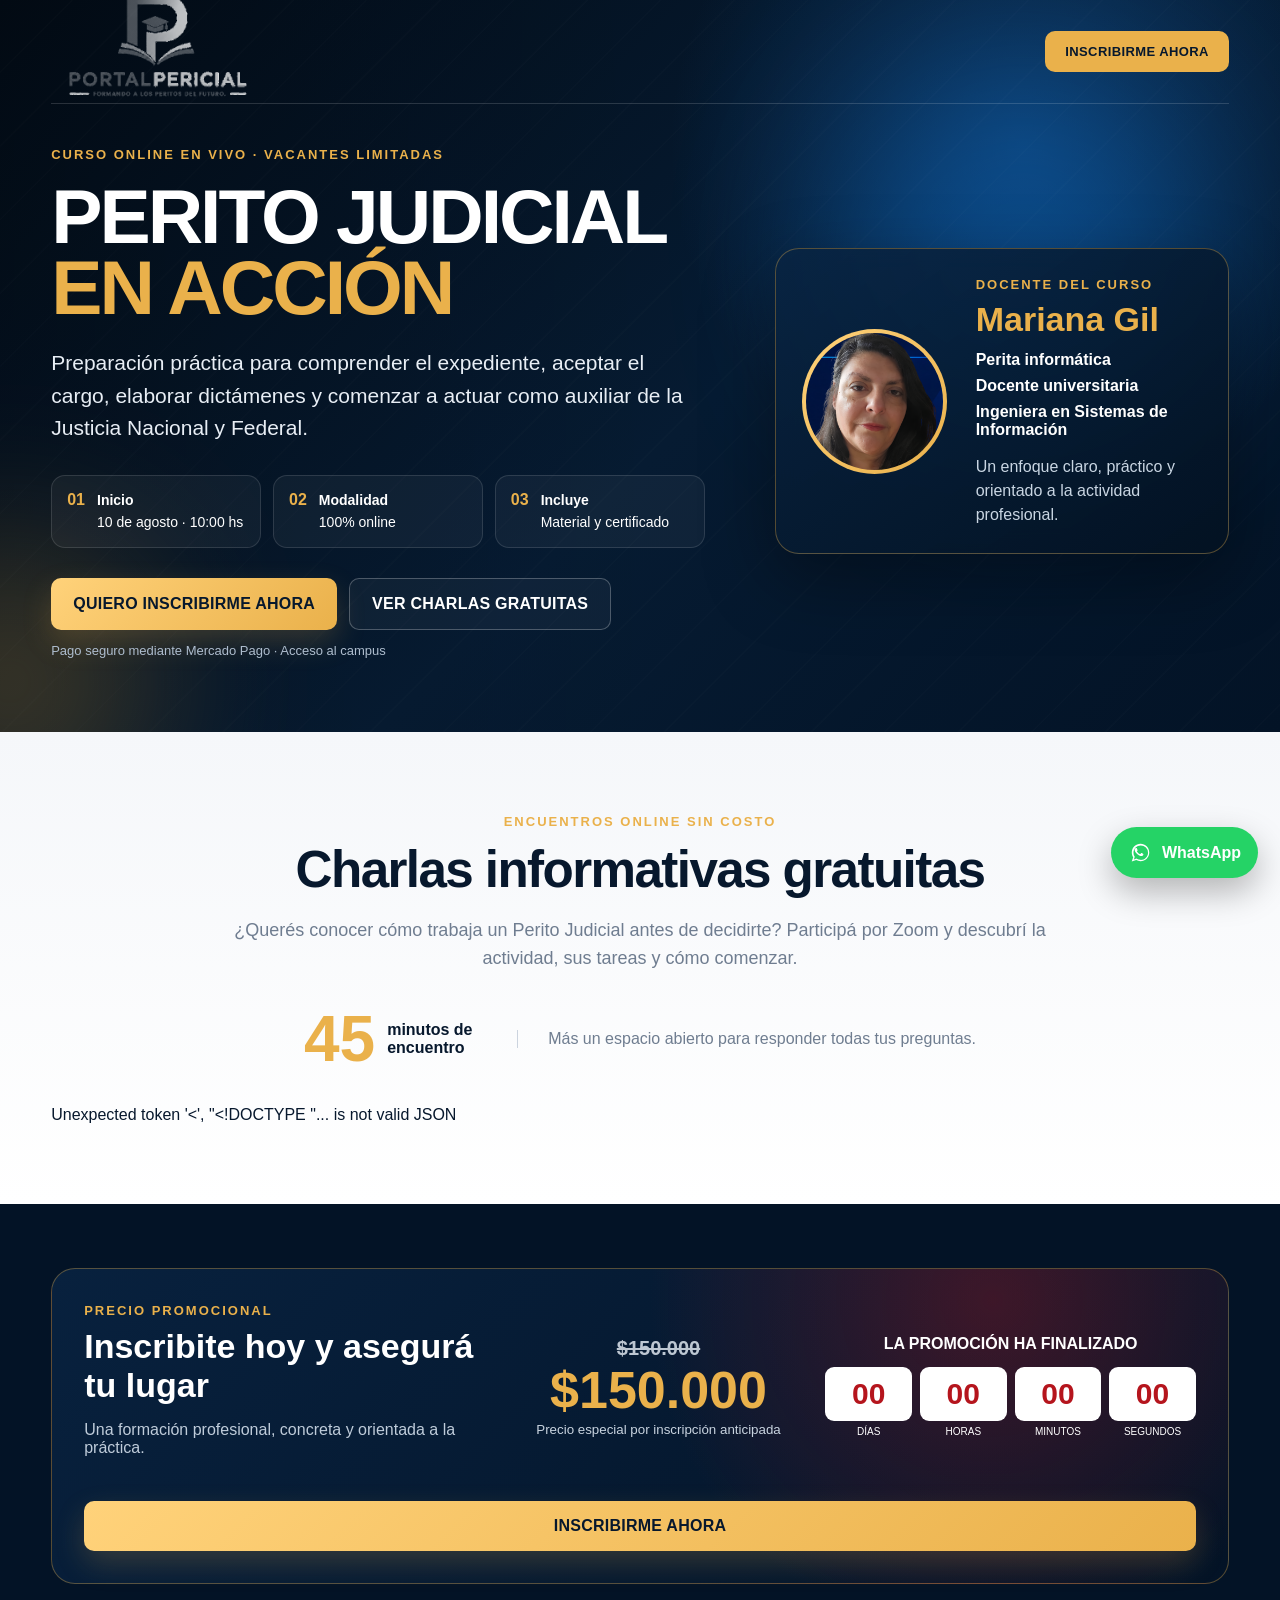
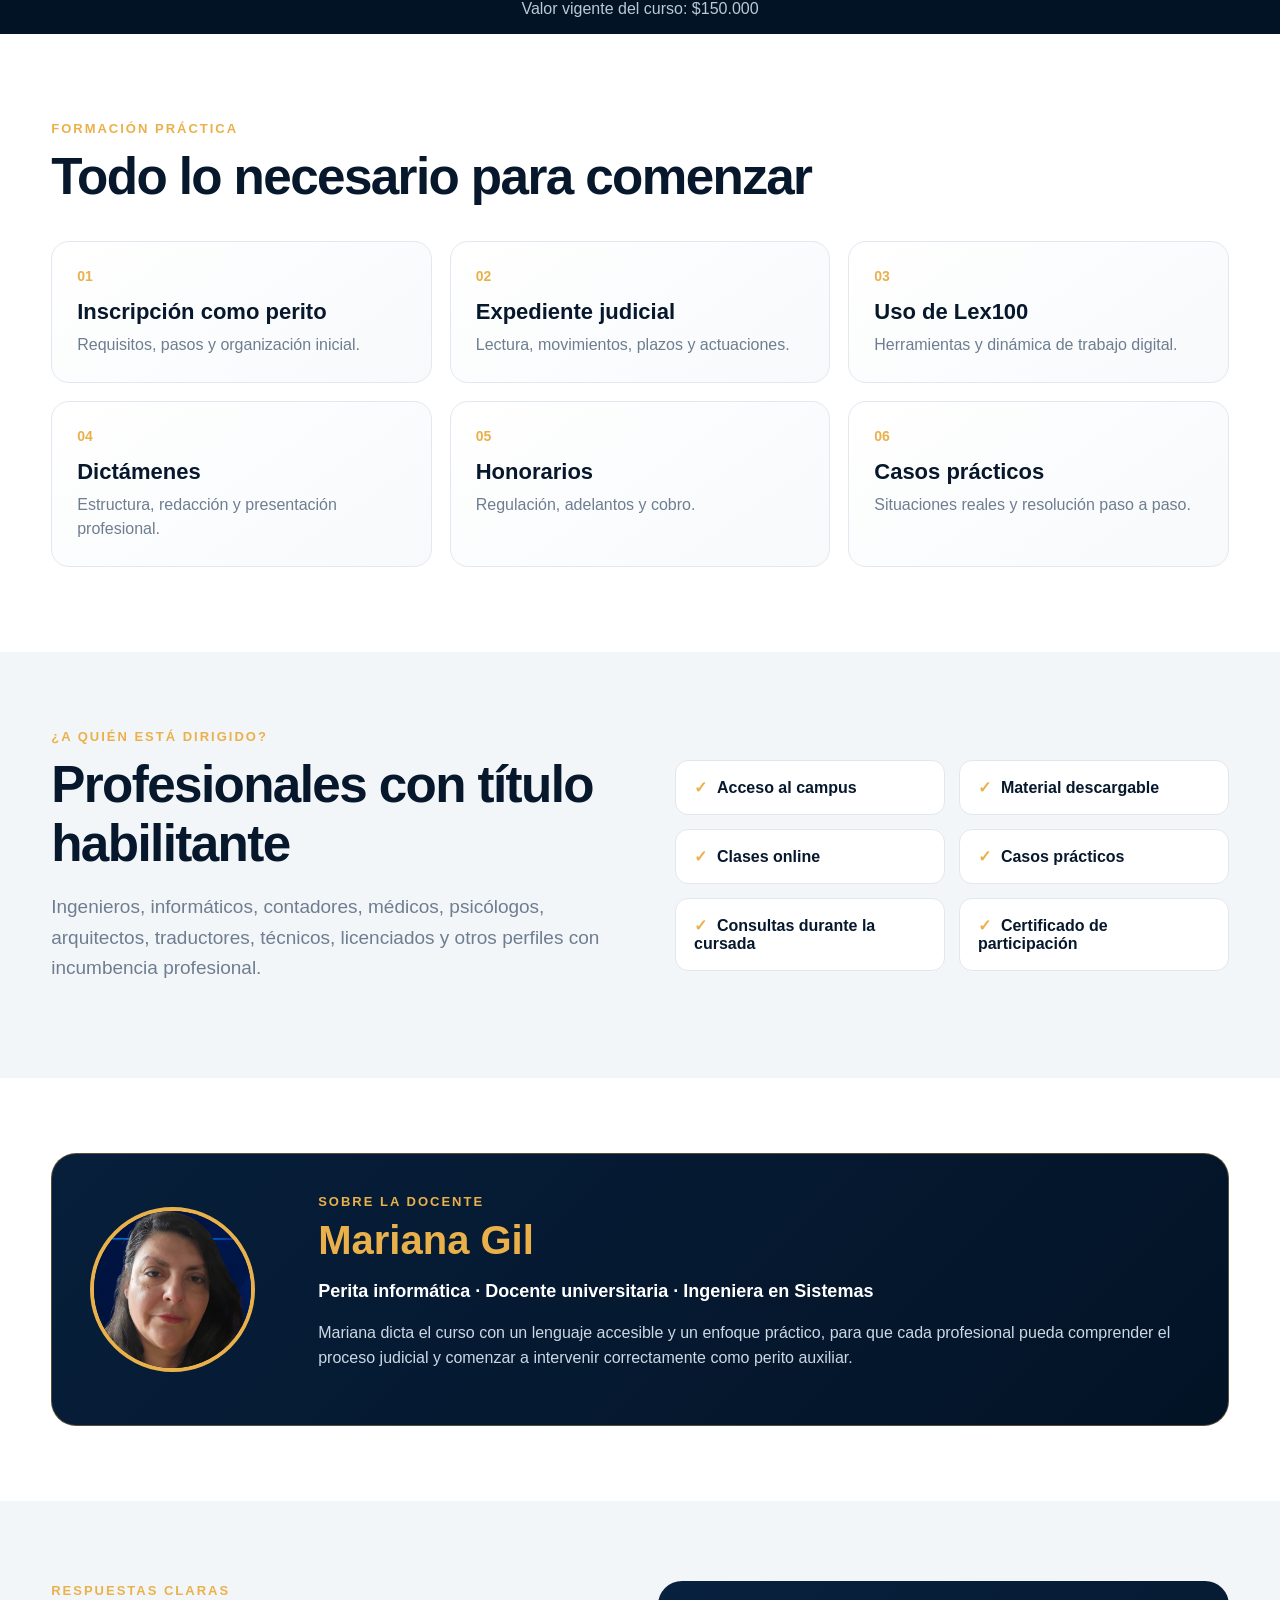
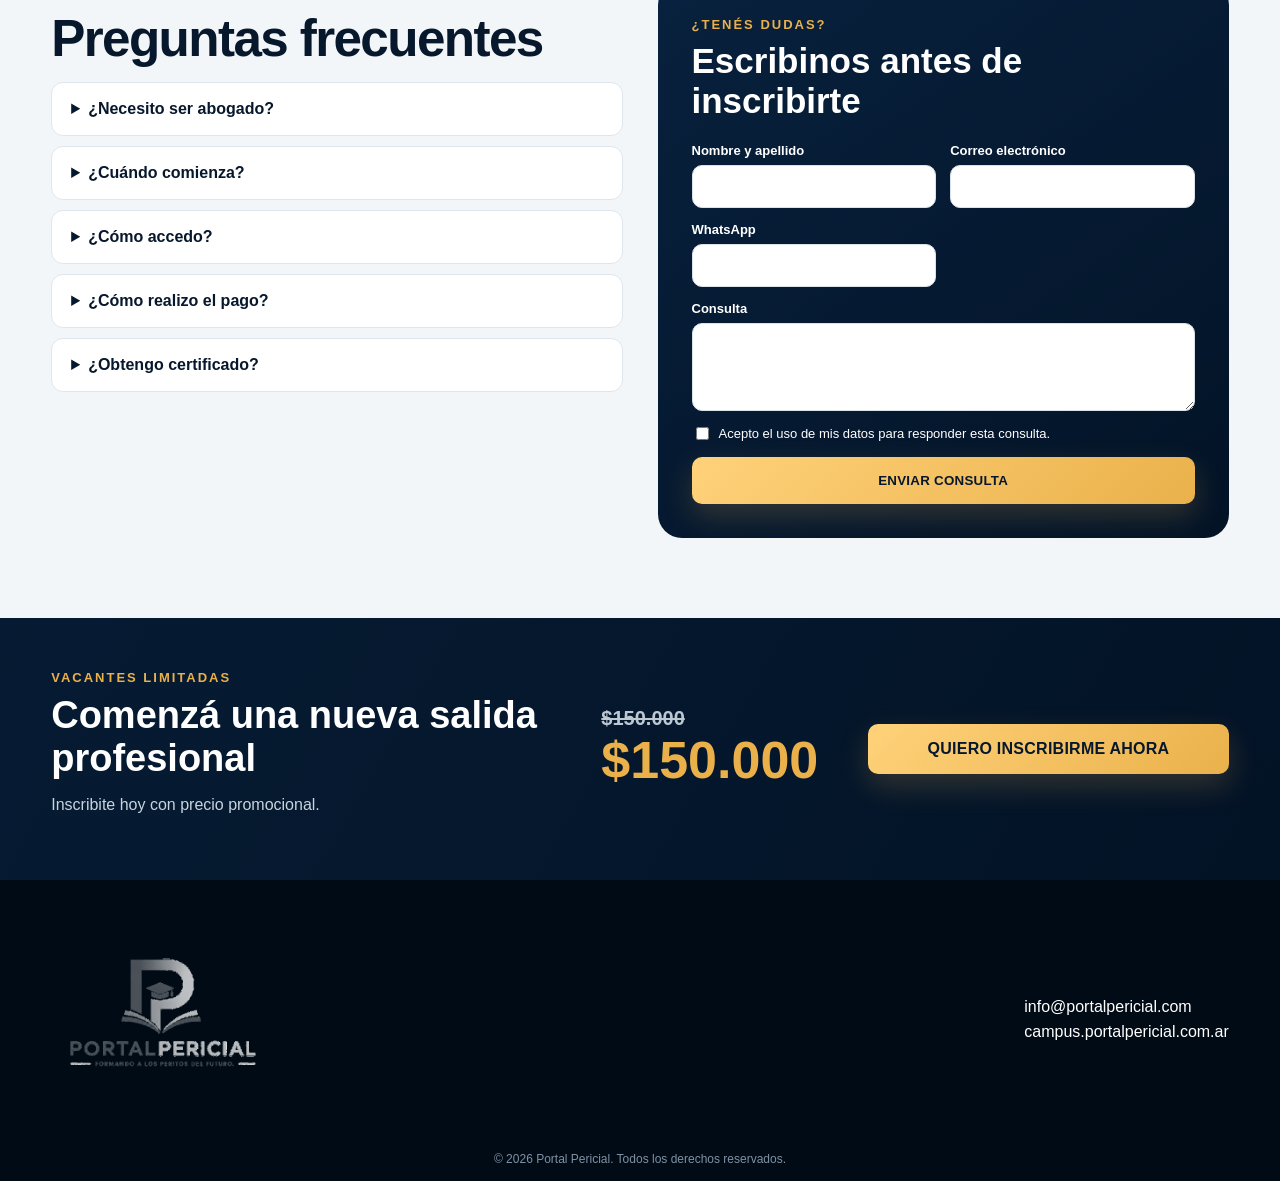
==== commit e5031408: "Actualiza la foto y agrega el botón de WhatsApp" ====
--- a/LandingPage/index.html
+++ b/LandingPage/index.html
@@ -10,7 +10,7 @@
   <meta property="og:description" content="Preparación práctica para comenzar a actuar como Perito Judicial en la Justicia Nacional y Federal.">
   <meta property="og:type" content="website">
   <link rel="icon" href="assets/logo-color.png?v=20260719-7">
-  <link rel="stylesheet" href="css/styles.css?v=20260719-7">
+  <link rel="stylesheet" href="css/styles.css?v=20260724-1">
 </head>
 <body>
   <header class="topbar">
@@ -40,7 +40,7 @@
           <p class="secure-line">Pago seguro mediante Mercado Pago · Acceso al campus</p>
         </div>
         <aside class="teacher-card">
-          <div class="teacher-photo-wrap"><img src="assets/mariana-gil.png?v=20260719-7" alt="Mariana Gil"></div>
+          <div class="teacher-photo-wrap"><img src="assets/mariana-gil.png?v=20260724-1" alt="Mariana Gil"></div>
           <div class="teacher-info"><span>DOCENTE DEL CURSO</span><h2>Mariana Gil</h2><ul><li>Perita informática</li><li>Docente universitaria</li><li>Ingeniera en Sistemas de Información</li></ul><p>Un enfoque claro, práctico y orientado a la actividad profesional.</p></div>
         </aside>
       </div>
@@ -90,7 +90,7 @@
 
     <section class="teacher-section">
       <div class="container teacher-wide">
-        <img src="assets/mariana-gil.png?v=20260719-7" alt="Mariana Gil">
+        <img src="assets/mariana-gil.png?v=20260724-1" alt="Mariana Gil">
         <div><span>SOBRE LA DOCENTE</span><h2>Mariana Gil</h2><h3>Perita informática · Docente universitaria · Ingeniera en Sistemas</h3><p>Mariana dicta el curso con un lenguaje accesible y un enfoque práctico, para que cada profesional pueda comprender el proceso judicial y comenzar a intervenir correctamente como perito auxiliar.</p></div>
       </div>
     </section>
@@ -115,6 +115,10 @@
   </main>
 
   <footer><div class="container footer-inner"><img src="assets/logo-white.png?v=20260719-7" alt="Portal Pericial"><div><a href="mailto:info@portalpericial.com">info@portalpericial.com</a><a href="https://campus.portalpericial.com.ar/">campus.portalpericial.com.ar</a></div></div><p>© 2026 Portal Pericial. Todos los derechos reservados.</p></footer>
+  <a class="whatsapp-float" href="https://wa.me/5491144121678?text=Hola%2C%20quisiera%20recibir%20informaci%C3%B3n%20sobre%20la%20charla%20gratuita%20acerca%20de%20c%C3%B3mo%20ejercer%20como%20Perito%20Judicial" target="_blank" rel="noopener noreferrer" aria-label="Consultar por WhatsApp">
+    <svg viewBox="0 0 32 32" aria-hidden="true"><path d="M19.11 17.55c-.27-.14-1.6-.79-1.85-.88-.25-.09-.43-.14-.61.14-.18.27-.7.88-.86 1.06-.16.18-.32.2-.59.07-.27-.14-1.15-.42-2.19-1.35-.81-.72-1.36-1.61-1.52-1.88-.16-.27-.02-.42.12-.55.12-.12.27-.32.41-.48.14-.16.18-.27.27-.45.09-.18.05-.34-.02-.48-.07-.14-.61-1.47-.84-2.01-.22-.53-.45-.46-.61-.47h-.52c-.18 0-.48.07-.73.34-.25.27-.95.93-.95 2.27s.98 2.63 1.11 2.81c.14.18 1.92 2.93 4.65 4.11.65.28 1.16.45 1.56.58.66.21 1.25.18 1.72.11.52-.08 1.6-.66 1.83-1.29.23-.63.23-1.18.16-1.29-.07-.11-.25-.18-.52-.32zM16.03 4.8c-6.16 0-11.17 4.98-11.17 11.11 0 2.16.63 4.27 1.81 6.07l-1.92 5.59 5.76-1.9a11.2 11.2 0 0 0 5.52 1.41h.01c6.16 0 11.17-4.98 11.17-11.11S22.19 4.8 16.03 4.8zm0 20.4h-.01a9.3 9.3 0 0 1-4.74-1.29l-.34-.2-3.42 1.13 1.15-3.32-.22-.34a9.2 9.2 0 0 1-1.43-4.92c0-5.1 4.17-9.25 9.31-9.25 2.49 0 4.83.97 6.59 2.72a9.17 9.17 0 0 1 2.72 6.56c0 5.1-4.17 9.25-9.31 9.25z"/></svg>
+    <span>WhatsApp</span>
+  </a>
   <a class="floating-cta" data-payment-link href="https://campus.portalpericial.com.ar/">INSCRIBIRME · $100.000</a>
 
   <div class="modal" id="reservation-modal" aria-hidden="true"><div class="modal-backdrop" data-close-modal></div><div class="modal-dialog" role="dialog" aria-modal="true"><button class="modal-close" type="button" data-close-modal>×</button><span>ÚLTIMO PASO</span><h2>Reservá tu lugar</h2><p id="selected-event" class="modal-subtitle"></p><form class="reservation-form" id="reservation-form">
--- a/LandingPage/css/styles.css
+++ b/LandingPage/css/styles.css
@@ -1,4 +1,4 @@
 :root{--navy:#031326;--navy2:#071f3b;--blue:#0877df;--gold:#eab14b;--gold2:#ffd27a;--red:#b5151d;--paper:#f4f6f8;--ink:#07182d;--muted:#6f7d90;--border:rgba(234,177,75,.35)}
-*{box-sizing:border-box}html{scroll-behavior:smooth}body{margin:0;font-family:Arial,Helvetica,sans-serif;color:var(--ink);background:#fff}body.modal-open{overflow:hidden}.container{width:min(1180px,92%);margin:auto}.topbar{position:absolute;z-index:20;left:0;right:0;top:0}.topbar-inner{height:104px;display:flex;align-items:center;justify-content:space-between;border-bottom:1px solid rgba(255,255,255,.15)}.top-logo{width:210px}.top-cta{background:var(--gold);color:#07182d;padding:13px 20px;border-radius:10px;text-decoration:none;font-size:13px;font-weight:900;letter-spacing:.4px}.hero{position:relative;overflow:hidden;color:#fff;background:radial-gradient(circle at 80% 20%,rgba(20,91,160,.45),transparent 30%),linear-gradient(135deg,#020b15 0%,#061b32 55%,#031326 100%);padding:145px 0 74px;min-height:720px}.hero:after{content:"";position:absolute;inset:0;background:linear-gradient(90deg,rgba(0,0,0,.1),transparent 55%),repeating-linear-gradient(135deg,transparent 0 50px,rgba(255,255,255,.012) 51px 52px)}.hero-glow{position:absolute;border-radius:50%;filter:blur(90px);opacity:.35}.hero-glow-one{width:360px;height:360px;background:#0c7be5;right:6%;top:10%}.hero-glow-two{width:260px;height:260px;background:#d99e35;left:-120px;bottom:-80px}.hero-grid{position:relative;z-index:2;display:grid;grid-template-columns:1.18fr .82fr;gap:70px;align-items:center}.kicker,.section-heading span,.teacher-info>span,.teacher-wide span,.contact-card>span,.final-inner span,.offer-copy span,.modal-dialog>span{font-size:13px;font-weight:900;letter-spacing:2px;color:var(--gold)}.hero h1{font-size:clamp(54px,6vw,88px);line-height:.92;letter-spacing:-3px;margin:18px 0 25px}.hero h1 em{font-style:normal;color:var(--gold)}.lead{font-size:21px;line-height:1.55;max-width:700px;color:#e8eef5}.hero-facts{display:grid;grid-template-columns:repeat(3,1fr);gap:12px;margin:30px 0}.hero-facts div{display:flex;gap:12px;border:1px solid rgba(255,255,255,.12);background:rgba(255,255,255,.045);border-radius:14px;padding:15px}.hero-facts span{color:var(--gold);font-weight:900}.hero-facts p{margin:0;font-size:14px;line-height:1.35}.hero-facts b{display:block;color:#fff;margin-bottom:3px}.hero-actions{display:flex;gap:12px;flex-wrap:wrap}.btn{border:0;cursor:pointer;display:inline-flex;align-items:center;justify-content:center;text-decoration:none;border-radius:10px;padding:16px 22px;font-weight:900;letter-spacing:.25px;transition:.25s}.btn:hover{transform:translateY(-2px)}.btn-gold{background:linear-gradient(135deg,var(--gold2),var(--gold));color:#07182d;box-shadow:0 12px 30px rgba(234,177,75,.2)}.btn-ghost{border:1px solid rgba(255,255,255,.25);color:#fff;background:rgba(255,255,255,.04)}.btn-blue{background:linear-gradient(135deg,#1490ff,#0862bc);color:#fff}.secure-line{font-size:13px;color:#aebdce;margin:13px 0 0}.teacher-card{display:grid;grid-template-columns:150px 1fr;gap:24px;align-items:center;background:linear-gradient(145deg,rgba(9,36,66,.88),rgba(3,18,34,.94));border:1px solid var(--border);border-radius:24px;padding:26px;box-shadow:0 24px 70px rgba(0,0,0,.35);backdrop-filter:blur(12px)}.teacher-photo-wrap{width:145px;height:145px;border-radius:50%;padding:4px;background:linear-gradient(135deg,var(--gold2),var(--gold))}.teacher-photo-wrap img{width:100%;height:100%;object-fit:cover;border-radius:50%;background:#d8b39f}.teacher-info h2{font-size:34px;color:var(--gold);margin:7px 0 12px}.teacher-info ul{padding:0;margin:0;list-style:none}.teacher-info li{margin:8px 0;font-weight:700}.teacher-info p{color:#c9d6e3;line-height:1.5;margin-bottom:0}.talks{padding:80px 0;background:linear-gradient(180deg,#f5f7fa,#fff)}.section-heading h2{font-size:clamp(35px,4vw,54px);letter-spacing:-1.6px;margin:10px 0 14px}.section-heading p{font-size:18px;color:var(--muted);line-height:1.55;max-width:820px}.centered{text-align:center}.centered p{margin-left:auto;margin-right:auto}.talk-intro{display:flex;align-items:center;justify-content:center;gap:30px;margin:30px 0}.duration{display:flex;align-items:center;gap:12px}.duration strong{font-size:64px;color:var(--gold)}.duration span{font-weight:800;max-width:100px}.talk-intro p{border-left:1px solid #ccd4df;padding-left:30px;color:var(--muted)}.date-cards{display:grid;grid-template-columns:1fr 1fr;gap:24px}.date-card{background:#fff;border:1px solid #e2e7ed;border-radius:22px;padding:24px;display:grid;grid-template-columns:132px 1fr;gap:24px;box-shadow:0 20px 55px rgba(5,28,54,.1);transition:.25s}.date-card:hover{transform:translateY(-5px);box-shadow:0 28px 70px rgba(5,28,54,.16)}.calendar-block{background:linear-gradient(160deg,#1288f5,#074e9a);color:#fff;border-radius:18px;display:flex;flex-direction:column;align-items:center;justify-content:center;min-height:235px}.calendar-block small{font-weight:900}.calendar-block strong{font-size:62px;line-height:1}.calendar-block span{font-weight:900}.day-label{font-size:13px;font-weight:900;color:var(--blue);letter-spacing:2px}.date-info h3{font-size:24px;line-height:1.25;margin:8px 0}.date-info p{color:var(--muted)}.date-meta{display:flex;gap:18px;font-size:14px;font-weight:800;margin:20px 0}.reserve-btn{width:100%;padding:15px;border:0;border-radius:10px;background:var(--navy);color:#fff;font-weight:900;cursor:pointer}.offer{background:var(--navy);color:#fff;padding:64px 0 0}.offer-shell{display:grid;grid-template-columns:1.1fr .75fr 1fr;gap:28px;align-items:center;border:1px solid var(--border);border-radius:24px;padding:32px;background:radial-gradient(circle at 80% 10%,rgba(181,21,29,.32),transparent 35%),linear-gradient(135deg,#08213e,#031326)}.offer-copy h2{font-size:34px;margin:8px 0}.offer-copy p{color:#bfccda}.offer-price{text-align:center}.offer-price del,.final-price del{display:block;color:#bdc7d2;font-size:20px;font-weight:800}.offer-price strong,.final-price strong{display:block;color:var(--gold);font-size:52px}.offer-price small{color:#c8d3df}.timer>b{display:block;text-align:center;margin-bottom:14px}.countdown{display:grid;grid-template-columns:repeat(4,1fr);gap:8px}.countdown div{text-align:center}.countdown span{display:block;background:#fff;color:var(--red);font-size:30px;font-weight:900;border-radius:9px;padding:10px 5px}.countdown small{font-size:10px}.offer-button{grid-column:1/-1;width:100%}.offer-note{text-align:center;color:#bcc8d5;margin:0;padding:16px}.content-section{padding:85px 0;background:#fff}.learning-grid{display:grid;grid-template-columns:repeat(3,1fr);gap:18px;margin-top:35px}.learning-grid article{border:1px solid #e2e8ef;border-radius:18px;padding:25px;background:linear-gradient(145deg,#fff,#f7f9fb);transition:.25s}.learning-grid article:hover{border-color:var(--gold);transform:translateY(-4px)}.learning-grid b{color:var(--gold);font-size:14px}.learning-grid h3{font-size:22px;margin:14px 0 8px}.learning-grid p{color:var(--muted);line-height:1.5;margin:0}.audience-section{padding:75px 0;background:#f3f6f9}.audience-grid{display:grid;grid-template-columns:1fr 1fr;gap:70px;align-items:center}.audience-grid>div>p{font-size:19px;color:var(--muted);line-height:1.6}.benefit-list{display:grid;grid-template-columns:1fr 1fr;gap:14px}.benefit-list div{background:#fff;border-radius:13px;padding:17px 18px;font-weight:800;border:1px solid #e2e7ed}.benefit-list div:before{content:"✓";color:var(--gold);margin-right:10px}.teacher-section{padding:75px 0;background:#fff}.teacher-wide{display:grid;grid-template-columns:190px 1fr;gap:38px;align-items:center;background:linear-gradient(135deg,#071f3b,#031326);color:#fff;border-radius:25px;padding:38px;border:1px solid var(--border)}.teacher-wide img{width:165px;height:165px;border-radius:50%;object-fit:cover;border:4px solid var(--gold);background:#d8b39f}.teacher-wide h2{font-size:40px;color:var(--gold);margin:8px 0}.teacher-wide h3{font-size:18px}.teacher-wide p{color:#ccd8e4;line-height:1.6}.faq-contact{padding:80px 0;background:#f3f6f9}.two-columns{display:grid;grid-template-columns:1fr 1fr;gap:35px}.faq-list details{background:#fff;border:1px solid #e0e6ed;border-radius:12px;padding:17px 19px;margin-bottom:10px}.faq-list summary{cursor:pointer;font-weight:900}.faq-list p{color:var(--muted);line-height:1.5}.contact-card{background:linear-gradient(145deg,#08213e,#031326);color:#fff;border-radius:24px;padding:34px}.contact-card h2{font-size:35px;margin:8px 0 22px}.contact-card form,.reservation-form{display:grid;grid-template-columns:1fr 1fr;gap:14px}.contact-card label,.reservation-form label{display:grid;gap:7px;font-weight:800;font-size:13px}.contact-card label:nth-of-type(4),.contact-card .privacy,.contact-card button{grid-column:1/-1}.contact-card input,.contact-card textarea,.reservation-form input{width:100%;border:1px solid #d9e1e9;border-radius:10px;padding:13px;font:inherit}.privacy{display:flex!important;align-items:flex-start;grid-template-columns:auto 1fr!important;font-weight:400!important;line-height:1.35}.privacy input{width:auto!important;margin-top:2px}.honeypot{display:none!important}.final-cta{padding:50px 0;background:linear-gradient(120deg,#061b33,#031326);color:#fff}.final-inner{display:grid;grid-template-columns:1fr .45fr .7fr;gap:35px;align-items:center}.final-inner h2{font-size:38px;margin:8px 0}.final-inner p{color:#c8d4df}.footer-inner{display:flex;justify-content:space-between;align-items:center}.footer-inner img{width:220px}.footer-inner a{color:#fff;text-decoration:none;display:block;margin:7px 0}footer{background:#010b15;color:#fff;padding:30px 0 15px}footer>p{text-align:center;font-size:12px;color:#7f91a4;margin:22px 0 0}.floating-cta{display:none}.modal{display:none;position:fixed;inset:0;z-index:1000;align-items:center;justify-content:center;padding:20px}.modal.open{display:flex}.modal-backdrop{position:absolute;inset:0;background:rgba(0,8,18,.82);backdrop-filter:blur(7px)}.modal-dialog{position:relative;width:min(900px,96vw);max-height:92vh;overflow:auto;background:#fff;border-radius:24px;padding:40px;box-shadow:0 30px 100px rgba(0,0,0,.4)}.modal-dialog h2{font-size:42px;margin:7px 0}.modal-subtitle{color:var(--muted);font-size:18px}.modal-close{position:absolute;right:18px;top:15px;border:1px solid #dce3ea;background:#fff;border-radius:50%;width:44px;height:44px;font-size:28px;cursor:pointer}.full{grid-column:1/-1}
+*{box-sizing:border-box}html{scroll-behavior:smooth}body{margin:0;font-family:Arial,Helvetica,sans-serif;color:var(--ink);background:#fff}body.modal-open{overflow:hidden}.container{width:min(1180px,92%);margin:auto}.topbar{position:absolute;z-index:20;left:0;right:0;top:0}.topbar-inner{height:104px;display:flex;align-items:center;justify-content:space-between;border-bottom:1px solid rgba(255,255,255,.15)}.top-logo{width:210px}.top-cta{background:var(--gold);color:#07182d;padding:13px 20px;border-radius:10px;text-decoration:none;font-size:13px;font-weight:900;letter-spacing:.4px}.hero{position:relative;overflow:hidden;color:#fff;background:radial-gradient(circle at 80% 20%,rgba(20,91,160,.45),transparent 30%),linear-gradient(135deg,#020b15 0%,#061b32 55%,#031326 100%);padding:145px 0 74px;min-height:720px}.hero:after{content:"";position:absolute;inset:0;background:linear-gradient(90deg,rgba(0,0,0,.1),transparent 55%),repeating-linear-gradient(135deg,transparent 0 50px,rgba(255,255,255,.012) 51px 52px)}.hero-glow{position:absolute;border-radius:50%;filter:blur(90px);opacity:.35}.hero-glow-one{width:360px;height:360px;background:#0c7be5;right:6%;top:10%}.hero-glow-two{width:260px;height:260px;background:#d99e35;left:-120px;bottom:-80px}.hero-grid{position:relative;z-index:2;display:grid;grid-template-columns:1.18fr .82fr;gap:70px;align-items:center}.kicker,.section-heading span,.teacher-info>span,.teacher-wide span,.contact-card>span,.final-inner span,.offer-copy span,.modal-dialog>span{font-size:13px;font-weight:900;letter-spacing:2px;color:var(--gold)}.hero h1{font-size:clamp(54px,6vw,88px);line-height:.92;letter-spacing:-3px;margin:18px 0 25px}.hero h1 em{font-style:normal;color:var(--gold)}.lead{font-size:21px;line-height:1.55;max-width:700px;color:#e8eef5}.hero-facts{display:grid;grid-template-columns:repeat(3,1fr);gap:12px;margin:30px 0}.hero-facts div{display:flex;gap:12px;border:1px solid rgba(255,255,255,.12);background:rgba(255,255,255,.045);border-radius:14px;padding:15px}.hero-facts span{color:var(--gold);font-weight:900}.hero-facts p{margin:0;font-size:14px;line-height:1.35}.hero-facts b{display:block;color:#fff;margin-bottom:3px}.hero-actions{display:flex;gap:12px;flex-wrap:wrap}.btn{border:0;cursor:pointer;display:inline-flex;align-items:center;justify-content:center;text-decoration:none;border-radius:10px;padding:16px 22px;font-weight:900;letter-spacing:.25px;transition:.25s}.btn:hover{transform:translateY(-2px)}.btn-gold{background:linear-gradient(135deg,var(--gold2),var(--gold));color:#07182d;box-shadow:0 12px 30px rgba(234,177,75,.2)}.btn-ghost{border:1px solid rgba(255,255,255,.25);color:#fff;background:rgba(255,255,255,.04)}.btn-blue{background:linear-gradient(135deg,#1490ff,#0862bc);color:#fff}.secure-line{font-size:13px;color:#aebdce;margin:13px 0 0}.teacher-card{display:grid;grid-template-columns:150px 1fr;gap:24px;align-items:center;background:linear-gradient(145deg,rgba(9,36,66,.88),rgba(3,18,34,.94));border:1px solid var(--border);border-radius:24px;padding:26px;box-shadow:0 24px 70px rgba(0,0,0,.35);backdrop-filter:blur(12px)}.teacher-photo-wrap{width:145px;height:145px;border-radius:50%;padding:4px;background:linear-gradient(135deg,var(--gold2),var(--gold))}.teacher-photo-wrap img{width:100%;height:100%;object-fit:cover;border-radius:50%;background:#d8b39f}.teacher-info h2{font-size:34px;color:var(--gold);margin:7px 0 12px}.teacher-info ul{padding:0;margin:0;list-style:none}.teacher-info li{margin:8px 0;font-weight:700}.teacher-info p{color:#c9d6e3;line-height:1.5;margin-bottom:0}.talks{padding:80px 0;background:linear-gradient(180deg,#f5f7fa,#fff)}.section-heading h2{font-size:clamp(35px,4vw,54px);letter-spacing:-1.6px;margin:10px 0 14px}.section-heading p{font-size:18px;color:var(--muted);line-height:1.55;max-width:820px}.centered{text-align:center}.centered p{margin-left:auto;margin-right:auto}.talk-intro{display:flex;align-items:center;justify-content:center;gap:30px;margin:30px 0}.duration{display:flex;align-items:center;gap:12px}.duration strong{font-size:64px;color:var(--gold)}.duration span{font-weight:800;max-width:100px}.talk-intro p{border-left:1px solid #ccd4df;padding-left:30px;color:var(--muted)}.date-cards{display:grid;grid-template-columns:1fr 1fr;gap:24px}.date-card{background:#fff;border:1px solid #e2e7ed;border-radius:22px;padding:24px;display:grid;grid-template-columns:132px 1fr;gap:24px;box-shadow:0 20px 55px rgba(5,28,54,.1);transition:.25s}.date-card:hover{transform:translateY(-5px);box-shadow:0 28px 70px rgba(5,28,54,.16)}.calendar-block{background:linear-gradient(160deg,#1288f5,#074e9a);color:#fff;border-radius:18px;display:flex;flex-direction:column;align-items:center;justify-content:center;min-height:235px}.calendar-block small{font-weight:900}.calendar-block strong{font-size:62px;line-height:1}.calendar-block span{font-weight:900}.day-label{font-size:13px;font-weight:900;color:var(--blue);letter-spacing:2px}.date-info h3{font-size:24px;line-height:1.25;margin:8px 0}.date-info p{color:var(--muted)}.date-meta{display:flex;gap:18px;font-size:14px;font-weight:800;margin:20px 0}.reserve-btn{width:100%;padding:15px;border:0;border-radius:10px;background:var(--navy);color:#fff;font-weight:900;cursor:pointer}.offer{background:var(--navy);color:#fff;padding:64px 0 0}.offer-shell{display:grid;grid-template-columns:1.1fr .75fr 1fr;gap:28px;align-items:center;border:1px solid var(--border);border-radius:24px;padding:32px;background:radial-gradient(circle at 80% 10%,rgba(181,21,29,.32),transparent 35%),linear-gradient(135deg,#08213e,#031326)}.offer-copy h2{font-size:34px;margin:8px 0}.offer-copy p{color:#bfccda}.offer-price{text-align:center}.offer-price del,.final-price del{display:block;color:#bdc7d2;font-size:20px;font-weight:800}.offer-price strong,.final-price strong{display:block;color:var(--gold);font-size:52px}.offer-price small{color:#c8d3df}.timer>b{display:block;text-align:center;margin-bottom:14px}.countdown{display:grid;grid-template-columns:repeat(4,1fr);gap:8px}.countdown div{text-align:center}.countdown span{display:block;background:#fff;color:var(--red);font-size:30px;font-weight:900;border-radius:9px;padding:10px 5px}.countdown small{font-size:10px}.offer-button{grid-column:1/-1;width:100%}.offer-note{text-align:center;color:#bcc8d5;margin:0;padding:16px}.content-section{padding:85px 0;background:#fff}.learning-grid{display:grid;grid-template-columns:repeat(3,1fr);gap:18px;margin-top:35px}.learning-grid article{border:1px solid #e2e8ef;border-radius:18px;padding:25px;background:linear-gradient(145deg,#fff,#f7f9fb);transition:.25s}.learning-grid article:hover{border-color:var(--gold);transform:translateY(-4px)}.learning-grid b{color:var(--gold);font-size:14px}.learning-grid h3{font-size:22px;margin:14px 0 8px}.learning-grid p{color:var(--muted);line-height:1.5;margin:0}.audience-section{padding:75px 0;background:#f3f6f9}.audience-grid{display:grid;grid-template-columns:1fr 1fr;gap:70px;align-items:center}.audience-grid>div>p{font-size:19px;color:var(--muted);line-height:1.6}.benefit-list{display:grid;grid-template-columns:1fr 1fr;gap:14px}.benefit-list div{background:#fff;border-radius:13px;padding:17px 18px;font-weight:800;border:1px solid #e2e7ed}.benefit-list div:before{content:"✓";color:var(--gold);margin-right:10px}.teacher-section{padding:75px 0;background:#fff}.teacher-wide{display:grid;grid-template-columns:190px 1fr;gap:38px;align-items:center;background:linear-gradient(135deg,#071f3b,#031326);color:#fff;border-radius:25px;padding:38px;border:1px solid var(--border)}.teacher-wide img{width:165px;height:165px;border-radius:50%;object-fit:cover;border:4px solid var(--gold);background:#d8b39f}.teacher-wide h2{font-size:40px;color:var(--gold);margin:8px 0}.teacher-wide h3{font-size:18px}.teacher-wide p{color:#ccd8e4;line-height:1.6}.faq-contact{padding:80px 0;background:#f3f6f9}.two-columns{display:grid;grid-template-columns:1fr 1fr;gap:35px}.faq-list details{background:#fff;border:1px solid #e0e6ed;border-radius:12px;padding:17px 19px;margin-bottom:10px}.faq-list summary{cursor:pointer;font-weight:900}.faq-list p{color:var(--muted);line-height:1.5}.contact-card{background:linear-gradient(145deg,#08213e,#031326);color:#fff;border-radius:24px;padding:34px}.contact-card h2{font-size:35px;margin:8px 0 22px}.contact-card form,.reservation-form{display:grid;grid-template-columns:1fr 1fr;gap:14px}.contact-card label,.reservation-form label{display:grid;gap:7px;font-weight:800;font-size:13px}.contact-card label:nth-of-type(4),.contact-card .privacy,.contact-card button{grid-column:1/-1}.contact-card input,.contact-card textarea,.reservation-form input{width:100%;border:1px solid #d9e1e9;border-radius:10px;padding:13px;font:inherit}.privacy{display:flex!important;align-items:flex-start;grid-template-columns:auto 1fr!important;font-weight:400!important;line-height:1.35}.privacy input{width:auto!important;margin-top:2px}.honeypot{display:none!important}.final-cta{padding:50px 0;background:linear-gradient(120deg,#061b33,#031326);color:#fff}.final-inner{display:grid;grid-template-columns:1fr .45fr .7fr;gap:35px;align-items:center}.final-inner h2{font-size:38px;margin:8px 0}.final-inner p{color:#c8d4df}.footer-inner{display:flex;justify-content:space-between;align-items:center}.footer-inner img{width:220px}.footer-inner a{color:#fff;text-decoration:none;display:block;margin:7px 0}footer{background:#010b15;color:#fff;padding:30px 0 15px}footer>p{text-align:center;font-size:12px;color:#7f91a4;margin:22px 0 0}.floating-cta{display:none}.whatsapp-float{position:fixed;z-index:100;right:22px;bottom:22px;display:inline-flex;align-items:center;gap:9px;background:#25d366;color:#fff;text-decoration:none;font-weight:900;padding:13px 17px;border-radius:999px;box-shadow:0 14px 34px rgba(0,0,0,.28);transition:.2s}.whatsapp-float:hover{background:#1fb85a;transform:translateY(-2px)}.whatsapp-float:focus-visible{outline:3px solid #fff;outline-offset:3px}.whatsapp-float svg{width:25px;height:25px;fill:currentColor;flex:none}.modal{display:none;position:fixed;inset:0;z-index:1000;align-items:center;justify-content:center;padding:20px}.modal.open{display:flex}.modal-backdrop{position:absolute;inset:0;background:rgba(0,8,18,.82);backdrop-filter:blur(7px)}.modal-dialog{position:relative;width:min(900px,96vw);max-height:92vh;overflow:auto;background:#fff;border-radius:24px;padding:40px;box-shadow:0 30px 100px rgba(0,0,0,.4)}.modal-dialog h2{font-size:42px;margin:7px 0}.modal-subtitle{color:var(--muted);font-size:18px}.modal-close{position:absolute;right:18px;top:15px;border:1px solid #dce3ea;background:#fff;border-radius:50%;width:44px;height:44px;font-size:28px;cursor:pointer}.full{grid-column:1/-1}
 @media(max-width:920px){.hero-grid,.audience-grid,.two-columns{grid-template-columns:1fr}.hero{padding-top:130px}.teacher-card{max-width:600px}.offer-shell{grid-template-columns:1fr 1fr}.timer{grid-column:1/-1}.date-cards{grid-template-columns:1fr}.learning-grid{grid-template-columns:repeat(2,1fr)}.final-inner{grid-template-columns:1fr 1fr}.final-inner .btn{grid-column:1/-1}.top-logo{width:180px}}
-@media(max-width:620px){body{padding-bottom:76px}.topbar-inner{height:82px}.top-logo{width:145px}.top-cta{display:none}.hero{padding:110px 0 55px;min-height:auto}.hero h1{font-size:51px;letter-spacing:-2px}.lead{font-size:17px}.hero-facts{grid-template-columns:1fr}.hero-actions{display:grid}.teacher-card{grid-template-columns:95px 1fr;padding:18px;gap:15px}.teacher-photo-wrap{width:92px;height:92px}.teacher-info h2{font-size:25px}.teacher-info li,.teacher-info p{font-size:13px}.talks,.content-section,.audience-section,.teacher-section,.faq-contact{padding:55px 0}.section-heading h2{font-size:34px}.talk-intro{align-items:flex-start}.duration strong{font-size:52px}.date-card{grid-template-columns:95px 1fr;padding:14px;gap:14px}.calendar-block{min-height:190px}.calendar-block strong{font-size:46px}.date-info h3{font-size:18px}.date-meta{flex-direction:column;gap:5px}.offer-shell{grid-template-columns:1fr;padding:22px 16px}.timer{grid-column:auto}.countdown span{font-size:24px}.learning-grid{grid-template-columns:1fr}.benefit-list{grid-template-columns:1fr}.teacher-wide{grid-template-columns:1fr;text-align:center;padding:28px 20px}.teacher-wide img{margin:auto;width:125px;height:125px}.contact-card form,.reservation-form{grid-template-columns:1fr}.contact-card label:nth-of-type(4),.contact-card .privacy,.contact-card button{grid-column:auto}.final-inner{grid-template-columns:1fr;text-align:center}.footer-inner{display:grid;gap:25px;text-align:center}.footer-inner img{margin:auto}.floating-cta{display:block;position:fixed;z-index:99;left:10px;right:10px;bottom:9px;background:linear-gradient(135deg,var(--gold2),var(--gold));color:#07182d;text-align:center;text-decoration:none;font-weight:900;padding:15px;border-radius:11px;box-shadow:0 12px 35px rgba(0,0,0,.35)}.modal-dialog{padding:35px 18px 22px}.modal-dialog h2{font-size:33px}}
+@media(max-width:620px){body{padding-bottom:76px}.topbar-inner{height:82px}.top-logo{width:145px}.top-cta{display:none}.hero{padding:110px 0 55px;min-height:auto}.hero h1{font-size:51px;letter-spacing:-2px}.lead{font-size:17px}.hero-facts{grid-template-columns:1fr}.hero-actions{display:grid}.teacher-card{grid-template-columns:95px 1fr;padding:18px;gap:15px}.teacher-photo-wrap{width:92px;height:92px}.teacher-info h2{font-size:25px}.teacher-info li,.teacher-info p{font-size:13px}.talks,.content-section,.audience-section,.teacher-section,.faq-contact{padding:55px 0}.section-heading h2{font-size:34px}.talk-intro{align-items:flex-start}.duration strong{font-size:52px}.date-card{grid-template-columns:95px 1fr;padding:14px;gap:14px}.calendar-block{min-height:190px}.calendar-block strong{font-size:46px}.date-info h3{font-size:18px}.date-meta{flex-direction:column;gap:5px}.offer-shell{grid-template-columns:1fr;padding:22px 16px}.timer{grid-column:auto}.countdown span{font-size:24px}.learning-grid{grid-template-columns:1fr}.benefit-list{grid-template-columns:1fr}.teacher-wide{grid-template-columns:1fr;text-align:center;padding:28px 20px}.teacher-wide img{margin:auto;width:125px;height:125px}.contact-card form,.reservation-form{grid-template-columns:1fr}.contact-card label:nth-of-type(4),.contact-card .privacy,.contact-card button{grid-column:auto}.final-inner{grid-template-columns:1fr;text-align:center}.footer-inner{display:grid;gap:25px;text-align:center}.footer-inner img{margin:auto}.floating-cta{display:block;position:fixed;z-index:99;left:10px;right:10px;bottom:9px;background:linear-gradient(135deg,var(--gold2),var(--gold));color:#07182d;text-align:center;text-decoration:none;font-weight:900;padding:15px;border-radius:11px;box-shadow:0 12px 35px rgba(0,0,0,.35)}.whatsapp-float{right:12px;bottom:88px;padding:12px 15px}.modal-dialog{padding:35px 18px 22px}.modal-dialog h2{font-size:33px}}
